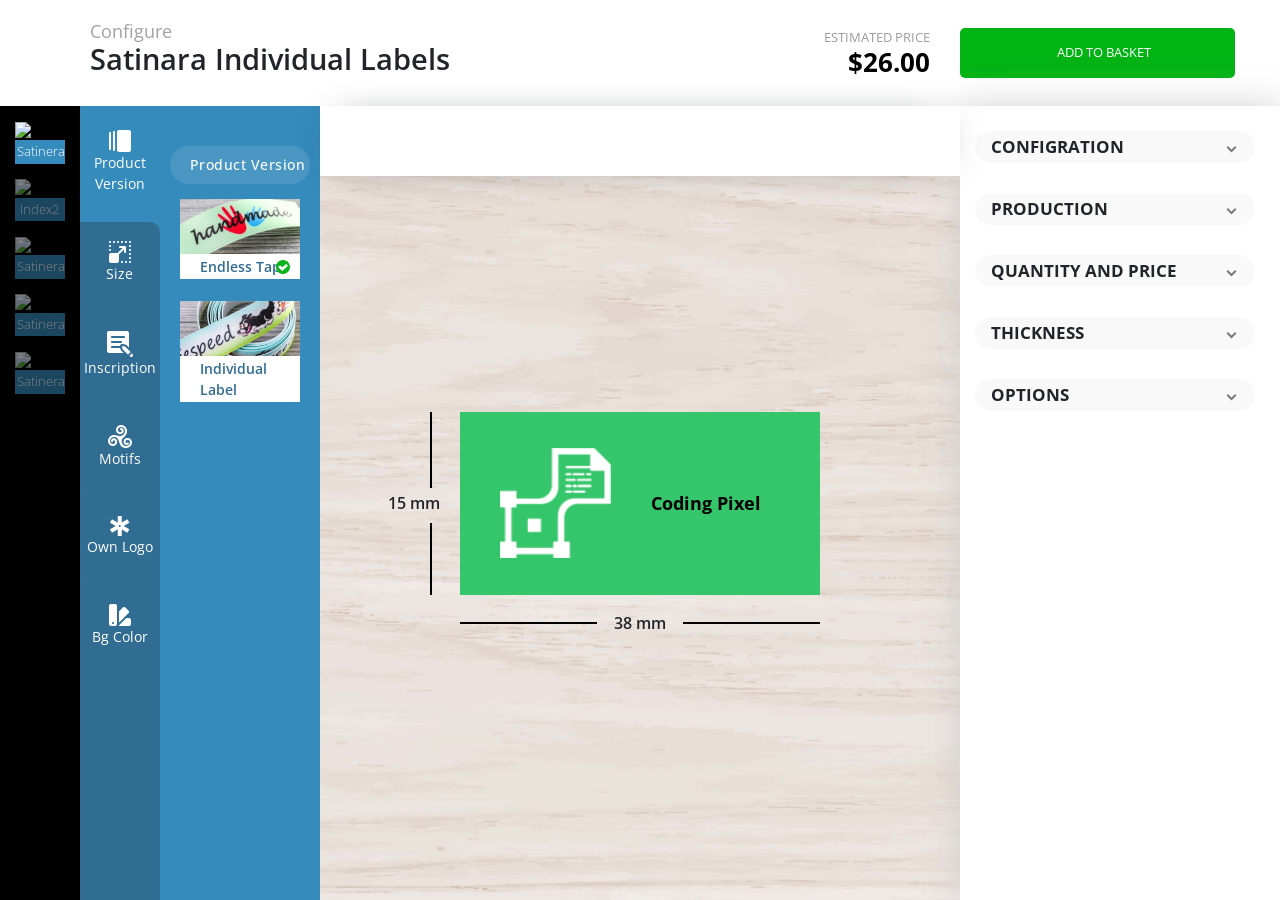
==== index.html @ 33a97417 "addint he width and height formula" ====
<!DOCTYPE html>
<html lang="en">
<head>
    <meta charset="utf-8">
    <script src="https://ajax.googleapis.com/ajax/libs/jquery/3.4.1/jquery.min.js"></script>
    <meta name="viewport" content="width=device-width, initial-scale=1.0">
    <link rel="stylesheet" type="text/css" href="https://stackpath.bootstrapcdn.com/bootstrap/4.3.1/css/bootstrap.min.css">
    <script type="text/javascript" src="https://stackpath.bootstrapcdn.com/bootstrap/4.3.1/js/bootstrap.min.js"></script>
    <link rel="stylesheet" href="https://use.fontawesome.com/releases/v5.6.3/css/all.css" integrity="sha384-UHRtZLI+pbxtHCWp1t77Bi1L4ZtiqrqD80Kn4Z8NTSRyMA2Fd33n5dQ8lWUE00s/" crossorigin="anonymous">
    <link rel="stylesheet" type="text/css" href="./css/style.css">
</head>
<body class="body-class">

<div class="main_wrow">
    <span class="close-icon-header-top">
        
    </span>
    <div class="top_row">
        <div class="headername">
            <h6>
                configure
            </h6>
            <h2>
                satinara individual labels
            </h2>
        </div>
        <div class="rightheader">
            <div class="row right_header-row">
                <div class="col-md-6">
                    <span class="text-uppercase">
                        estimated price
                    </span>
                    <h5>
                        <span class="container-price">
                            $26.00
                        </span>
                    </h5>
                </div>
                <div class="col-md-6">
                    <a href="#" class="cart_button cloreen">
                        <i class="fa fa-facebook"></i>
                        add to basket
                    </a>
                </div>
            </div>
        </div>
    </div>
</div>

<div class="main-row-container 1container">
    <div class="row w-100">
        <div class="custom-row col-md-9">
            <div class="row">
                <div class="col-md-4">
                    <div class="column-first">
                        <div class="polpular-motifis-tab-for-more-icons">
                            <div class="popular-motifis-container-more-icon" id="popular-motifis-more-icon">
                                <div class="row">
                                    <div class="label-hading">
                                        <h3>Popular Motifis</h3>
                                    </div>
                                    <div class="image-container-more-motifis">
                                        <img src="./assets/icons/innercol/motifis/more-icons/1.png" width="auto">
                                    </div>
                                    <div class="image-container-more-motifis">
                                        <img src="./assets/icons/innercol/motifis/more-icons/2.png" width="auto">
                                    </div>
                                    <div class="image-container-more-motifis">
                                        <img src="./assets/icons/innercol/motifis/more-icons/3.png" width="auto">
                                    </div>
                                    <div class="image-container-more-motifis">
                                        <img src="./assets/icons/innercol/motifis/more-icons/4.png" width="auto">
                                    </div>
                                    <div class="image-container-more-motifis">
                                        <img src="./assets/icons/innercol/motifis/more-icons/5.png" width="auto">
                                    </div>
                                    <div class="image-container-more-motifis">
                                        <img src="./assets/icons/innercol/motifis/more-icons/6.png" width="auto">
                                    </div>
                                    <div class="image-container-more-motifis">
                                        <img src="./assets/icons/innercol/motifis/more-icons/7.png" width="auto">
                                    </div>
                                    <div class="image-container-more-motifis">
                                        <img src="./assets/icons/innercol/motifis/more-icons/8.png" width="auto">
                                    </div>
                                    <div class="image-container-more-motifis">
                                        <img src="./assets/icons/innercol/motifis/more-icons/9.png" width="auto">
                                    </div>
                                    <div class="image-container-more-motifis">
                                        <img src="./assets/icons/innercol/motifis/more-icons/1.png" width="auto">
                                    </div>
                                    <div class="image-container-more-motifis">
                                        <img src="./assets/icons/innercol/motifis/more-icons/2.png" width="auto">
                                    </div>
                                    <div class="image-container-more-motifis">
                                        <img src="./assets/icons/innercol/motifis/more-icons/3.png" width="auto">
                                    </div>
                                    <div class="image-container-more-motifis">
                                        <img src="./assets/icons/innercol/motifis/more-icons/4.png" width="auto">
                                    </div>
                                    <div class="image-container-more-motifis">
                                        <img src="./assets/icons/innercol/motifis/more-icons/5.png" width="auto">
                                    </div>
                                    <div class="image-container-more-motifis">
                                        <img src="./assets/icons/innercol/motifis/more-icons/6.png" width="auto">
                                    </div>
                                    <div class="image-container-more-motifis">
                                        <img src="./assets/icons/innercol/motifis/more-icons/7.png" width="auto">
                                    </div>
                                    <div class="image-container-more-motifis">
                                        <img src="./assets/icons/innercol/motifis/more-icons/8.png" width="auto">
                                    </div>
                                    <div class="image-container-more-motifis">
                                        <img src="./assets/icons/innercol/motifis/more-icons/9.png" width="auto">
                                    </div>
                                    <div class="image-container-more-motifis">
                                        <img src="./assets/icons/innercol/motifis/more-icons/1.png" width="auto">
                                    </div>
                                    <div class="image-container-more-motifis">
                                        <img src="./assets/icons/innercol/motifis/more-icons/2.png" width="auto">
                                    </div>
                                    <div class="image-container-more-motifis">
                                        <img src="./assets/icons/innercol/motifis/more-icons/3.png" width="auto">
                                    </div>
                                    <div class="image-container-more-motifis">
                                        <img src="./assets/icons/innercol/motifis/more-icons/4.png" width="auto">
                                    </div>
                                    <div class="image-container-more-motifis">
                                        <img src="./assets/icons/innercol/motifis/more-icons/5.png" width="auto">
                                    </div>
                                    <div class="image-container-more-motifis">
                                        <img src="./assets/icons/innercol/motifis/more-icons/6.png" width="auto">
                                    </div>
                                    <div class="image-container-more-motifis">
                                        <img src="./assets/icons/innercol/motifis/more-icons/7.png" width="auto">
                                    </div>
                                    <div class="image-container-more-motifis">
                                        <img src="./assets/icons/innercol/motifis/more-icons/8.png" width="auto">
                                    </div>
                                    <div class="image-container-more-motifis">
                                        <img src="./assets/icons/innercol/motifis/more-icons/9.png" width="auto">
                                    </div>
                                    <div class="image-container-more-motifis">
                                        <img src="./assets/icons/innercol/motifis/more-icons/1.png" width="auto">
                                    </div>
                                    <div class="image-container-more-motifis">
                                        <img src="./assets/icons/innercol/motifis/more-icons/2.png" width="auto">
                                    </div>
                                    <div class="image-container-more-motifis">
                                        <img src="./assets/icons/innercol/motifis/more-icons/3.png" width="auto">
                                    </div>
                                    <div class="image-container-more-motifis">
                                        <img src="./assets/icons/innercol/motifis/more-icons/4.png" width="auto">
                                    </div>
                                    <div class="image-container-more-motifis">
                                        <img src="./assets/icons/innercol/motifis/more-icons/5.png" width="auto">
                                    </div>
                                    <div class="image-container-more-motifis">
                                        <img src="./assets/icons/innercol/motifis/more-icons/6.png" width="auto">
                                    </div>
                                    <div class="image-container-more-motifis">
                                        <img src="./assets/icons/innercol/motifis/more-icons/7.png" width="auto">
                                    </div>
                                    <div class="image-container-more-motifis">
                                        <img src="./assets/icons/innercol/motifis/more-icons/8.png" width="auto">
                                    </div>
                                    <div class="image-container-more-motifis">
                                        <img src="./assets/icons/innercol/motifis/more-icons/9.png" width="auto">
                                    </div>
                                </div>
                                <span class="more-motifis-close-icons">
                                    close
                                </span>
                            </div>
                            <div class="popular-motifis-container-more-icon" id="care-motifis-more-icon">
                                <div class="row">
                                    <div class="label-hading">
                                        <h3>Care Motifis</h3>
                                    </div>
                                    <div class="image-container-more-motifis">
                                        <img src="./assets/icons/innercol/motifis/more-icons/1.png" width="auto">
                                    </div>
                                    <div class="image-container-more-motifis">
                                        <img src="./assets/icons/innercol/motifis/more-icons/2.png" width="auto">
                                    </div>
                                    <div class="image-container-more-motifis">
                                        <img src="./assets/icons/innercol/motifis/more-icons/3.png" width="auto">
                                    </div>
                                    <div class="image-container-more-motifis">
                                        <img src="./assets/icons/innercol/motifis/more-icons/4.png" width="auto">
                                    </div>
                                    <div class="image-container-more-motifis">
                                        <img src="./assets/icons/innercol/motifis/more-icons/5.png" width="auto">
                                    </div>
                                    <div class="image-container-more-motifis">
                                        <img src="./assets/icons/innercol/motifis/more-icons/6.png" width="auto">
                                    </div>
                                    <div class="image-container-more-motifis">
                                        <img src="./assets/icons/innercol/motifis/more-icons/7.png" width="auto">
                                    </div>
                                    <div class="image-container-more-motifis">
                                        <img src="./assets/icons/innercol/motifis/more-icons/8.png" width="auto">
                                    </div>
                                    <div class="image-container-more-motifis">
                                        <img src="./assets/icons/innercol/motifis/more-icons/9.png" width="auto">
                                    </div>
                                    <div class="image-container-more-motifis">
                                        <img src="./assets/icons/innercol/motifis/more-icons/1.png" width="auto">
                                    </div>
                                    <div class="image-container-more-motifis">
                                        <img src="./assets/icons/innercol/motifis/more-icons/2.png" width="auto">
                                    </div>
                                    <div class="image-container-more-motifis">
                                        <img src="./assets/icons/innercol/motifis/more-icons/3.png" width="auto">
                                    </div>
                                    <div class="image-container-more-motifis">
                                        <img src="./assets/icons/innercol/motifis/more-icons/5.png" width="auto">
                                    </div>
                                    <div class="image-container-more-motifis">
                                        <img src="./assets/icons/innercol/motifis/more-icons/6.png" width="auto">
                                    </div>
                                    <div class="image-container-more-motifis">
                                        <img src="./assets/icons/innercol/motifis/more-icons/7.png" width="auto">
                                    </div>
                                    <div class="image-container-more-motifis">
                                        <img src="./assets/icons/innercol/motifis/more-icons/8.png" width="auto">
                                    </div>
                                    <div class="image-container-more-motifis">
                                        <img src="./assets/icons/innercol/motifis/more-icons/9.png" width="auto">
                                    </div>
                                    <div class="image-container-more-motifis">
                                        <img src="./assets/icons/innercol/motifis/more-icons/1.png" width="auto">
                                    </div>
                                    <div class="image-container-more-motifis">
                                        <img src="./assets/icons/innercol/motifis/more-icons/2.png" width="auto">
                                    </div>
                                    <div class="image-container-more-motifis">
                                        <img src="./assets/icons/innercol/motifis/more-icons/3.png" width="auto">
                                    </div>
                                    <div class="image-container-more-motifis">
                                        <img src="./assets/icons/innercol/motifis/more-icons/4.png" width="auto">
                                    </div>
                                    <div class="image-container-more-motifis">
                                        <img src="./assets/icons/innercol/motifis/more-icons/5.png" width="auto">
                                    </div>
                                    <div class="image-container-more-motifis">
                                        <img src="./assets/icons/innercol/motifis/more-icons/6.png" width="auto">
                                    </div>
                                    <div class="image-container-more-motifis">
                                        <img src="./assets/icons/innercol/motifis/more-icons/7.png" width="auto">
                                    </div>
                                    <div class="image-container-more-motifis">
                                        <img src="./assets/icons/innercol/motifis/more-icons/8.png" width="auto">
                                    </div>
                                    <div class="image-container-more-motifis">
                                        <img src="./assets/icons/innercol/motifis/more-icons/9.png" width="auto">
                                    </div>
                                </div>
                                <span class="more-motifis-close-icons">
                                    close
                                </span>
                            </div>
                            <div class="popular-motifis-container-more-icon" id="frames-motifis-more-icon">
                                <div class="row">
                                    <div class="label-hading">
                                        <h3>Frame Motifis</h3>
                                    </div>
                                    <div class="image-container-more-motifis">
                                        <img src="./assets/icons/innercol/motifis/more-icons/6.png" width="auto">
                                    </div>
                                    <div class="image-container-more-motifis">
                                        <img src="./assets/icons/innercol/motifis/more-icons/7.png" width="auto">
                                    </div>
                                    <div class="image-container-more-motifis">
                                        <img src="./assets/icons/innercol/motifis/more-icons/8.png" width="auto">
                                    </div>
                                    <div class="image-container-more-motifis">
                                        <img src="./assets/icons/innercol/motifis/more-icons/9.png" width="auto">
                                    </div>
                                    <div class="image-container-more-motifis">
                                        <img src="./assets/icons/innercol/motifis/more-icons/1.png" width="auto">
                                    </div>
                                    <div class="image-container-more-motifis">
                                        <img src="./assets/icons/innercol/motifis/more-icons/2.png" width="auto">
                                    </div>
                                    <div class="image-container-more-motifis">
                                        <img src="./assets/icons/innercol/motifis/more-icons/3.png" width="auto">
                                    </div>
                                    <div class="image-container-more-motifis">
                                        <img src="./assets/icons/innercol/motifis/more-icons/4.png" width="auto">
                                    </div>
                                    <div class="image-container-more-motifis">
                                        <img src="./assets/icons/innercol/motifis/more-icons/5.png" width="auto">
                                    </div>
                                    <div class="image-container-more-motifis">
                                        <img src="./assets/icons/innercol/motifis/more-icons/6.png" width="auto">
                                    </div>
                                    <div class="image-container-more-motifis">
                                        <img src="./assets/icons/innercol/motifis/more-icons/7.png" width="auto">
                                    </div>
                                    <div class="image-container-more-motifis">
                                        <img src="./assets/icons/innercol/motifis/more-icons/8.png" width="auto">
                                    </div>
                                    <div class="image-container-more-motifis">
                                        <img src="./assets/icons/innercol/motifis/more-icons/9.png" width="auto">
                                    </div>
                                    <div class="image-container-more-motifis">
                                        <img src="./assets/icons/innercol/motifis/more-icons/1.png" width="auto">
                                    </div>
                                    <div class="image-container-more-motifis">
                                        <img src="./assets/icons/innercol/motifis/more-icons/2.png" width="auto">
                                    </div>
                                    <div class="image-container-more-motifis">
                                        <img src="./assets/icons/innercol/motifis/more-icons/3.png" width="auto">
                                    </div>
                                    <div class="image-container-more-motifis">
                                        <img src="./assets/icons/innercol/motifis/more-icons/4.png" width="auto">
                                    </div>
                                    <div class="image-container-more-motifis">
                                        <img src="./assets/icons/innercol/motifis/more-icons/5.png" width="auto">
                                    </div>
                                    <div class="image-container-more-motifis">
                                        <img src="./assets/icons/innercol/motifis/more-icons/6.png" width="auto">
                                    </div>
                                    <div class="image-container-more-motifis">
                                        <img src="./assets/icons/innercol/motifis/more-icons/7.png" width="auto">
                                    </div>
                                    <div class="image-container-more-motifis">
                                        <img src="./assets/icons/innercol/motifis/more-icons/8.png" width="auto">
                                    </div>
                                    <div class="image-container-more-motifis">
                                        <img src="./assets/icons/innercol/motifis/more-icons/9.png" width="auto">
                                    </div>
                                    <div class="image-container-more-motifis">
                                        <img src="./assets/icons/innercol/motifis/more-icons/1.png" width="auto">
                                    </div>
                                    <div class="image-container-more-motifis">
                                        <img src="./assets/icons/innercol/motifis/more-icons/2.png" width="auto">
                                    </div>
                                    <div class="image-container-more-motifis">
                                        <img src="./assets/icons/innercol/motifis/more-icons/3.png" width="auto">
                                    </div>
                                    <div class="image-container-more-motifis">
                                        <img src="./assets/icons/innercol/motifis/more-icons/4.png" width="auto">
                                    </div>
                                    <div class="image-container-more-motifis">
                                        <img src="./assets/icons/innercol/motifis/more-icons/5.png" width="auto">
                                    </div>
                                    <div class="image-container-more-motifis">
                                        <img src="./assets/icons/innercol/motifis/more-icons/6.png" width="auto">
                                    </div>
                                    <div class="image-container-more-motifis">
                                        <img src="./assets/icons/innercol/motifis/more-icons/7.png" width="auto">
                                    </div>
                                    <div class="image-container-more-motifis">
                                        <img src="./assets/icons/innercol/motifis/more-icons/8.png" width="auto">
                                    </div>
                                    <div class="image-container-more-motifis">
                                        <img src="./assets/icons/innercol/motifis/more-icons/9.png" width="auto">
                                    </div>
                                </div>
                                <span class="more-motifis-close-icons">
                                    close
                                </span>
                            </div>
                        </div>
                        <div class="row">
                            <div class="col-md-3 main-selector-column">
                                <ul>
                                    <li class="active">
                                        <a href="#">
                                            <img src="https://www.dortex.com/img/konfigurator/satinera/eng/satinera-label-v20180131.jpg">
                                            <span>
                                                satinera
                                            </span>
                                        </a>
                                    </li>
                                    <li>
                                        <a href="./index2.html">
                                            <img src="https://www.dortex.com/img/konfigurator/satinera/eng/satinera-label-v20180131.jpg">
                                            <span>
                                                Index2
                                            </span>
                                        </a>
                                    </li>
                                    <li>
                                        <a href="#">
                                            <img src="https://www.dortex.com/img/konfigurator/satinera/eng/satinera-label-v20180131.jpg">
                                            <span>
                                                satinera
                                            </span>
                                        </a>
                                    </li>
                                    <li>
                                        <a href="#">
                                            <img src="https://www.dortex.com/img/konfigurator/satinera/eng/satinera-label-v20180131.jpg">
                                            <span>
                                                satinera
                                            </span>
                                        </a>
                                    </li>
                                    <li>
                                        <a href="#">
                                            <img src="https://www.dortex.com/img/konfigurator/satinera/eng/satinera-label-v20180131.jpg">
                                            <span>
                                                satinera
                                            </span>
                                        </a>
                                    </li>
                                </ul>
                            </div>
                            <div class="col-md-3 inner-selector-column">
                                <nav>
                                  <div class="nav nav-tabs inner-selector-column" id="nav-tab" role="tablist">
                                    <a data-src="product_version_id" class="nav-item nav-link active" id="nav-home-tab" data-toggle="tab" 
                                        href="#nav-home" role="tab" aria-controls="nav-home" aria-selected="true">
                                            <img src="./assets/icons/innercol/1.png">
                                            <span>
                                                product version
                                            </span>
                                    </a>
                                    <a data-src="size_id" class="nav-item nav-link" id="nav-profile-tab" data-toggle="tab" 
                                        href="#nav-profile" role="tab" aria-controls="nav-profile" aria-selected="false">
                                        
                                            <img src="./assets/icons/innercol/2.png">
                                            <span>
                                                size
                                            </span>
                                    </a>
                                    <a class="nav-item nav-link inscrptio-bat" id="nav-contact-tab" data-src="inscription_id" data-toggle="tab" 
                                        href="#nav-contact" role="tab" aria-controls="nav-contact" aria-selected="false">
                                        
                                            <img src="./assets/icons/innercol/3.png">
                                            <span>
                                                inscription
                                            </span>
                                    </a>
                                    <a  data-src="motifis_id" class="nav-item nav-link" id="nav-contact-tab1" data-toggle="tab" 
                                        href="#nav-motifis" role="tab" aria-controls="nav-contact" aria-selected="false">
                                        
                                            <img src="./assets/icons/innercol/4.png">
                                            <span>
                                                motifs
                                            </span>
                                    </a>
                                    <a  data-src="logo_id_1" class="nav-item nav-link" id="nav-contact-tab2" data-toggle="tab" 
                                        href="#logo_id" role="tab" aria-controls="nav-contact" aria-selected="false">
                                        
                                            
                                            <img src="./assets/icons/innercol/5.png">
                                            <span>
                                                own logo
                                            </span>
                                    </a>
                                    <a  data-src="color_id_1" class="nav-item nav-link" id="nav-contact-tab3" data-toggle="tab" 
                                        href="#color_id" role="tab" aria-controls="nav-voloo" aria-selected="false">
                                        
                                            <img src="./assets/icons/innercol/6.png">
                                            <span>
                                                bg color
                                            </span>
                                    </a>
                                  </div>
                                </nav>
                            </div>
                            <div class="col-md-6 attribute-selector mobile_device_active">
                                <div class="tab-content" id="nav-tabContent">
                                  <div class="tab-pane fade show active" id="nav-home" role="tabpanel" aria-labelledby="nav-home-tab">
                                        <div class="prodcutc-version-container">
                                            <h6 class="label-hading">
                                                Product Version
                                                <span class="close-icon-mobile-active"></span>
                                            </h6>
                                            <ul class="product-version-items">
                                                <li class="active">
                                                    <a href="#">
                                                        <img src="./assets/icons/innercol/inner1.png">
                                                        <span>
                                                            Endless tape
                                                            <img src="./assets/icons/innercol/tickicon.png">
                                                        </span>
                                                    </a>
                                                </li>
                                                <li>
                                                    <a href="#">
                                                        <img src="./assets/icons/innercol/inner2.png">
                                                        <span>
                                                           individual label
                                                            <img src="./assets/icons/innercol/tickicon.png">
                                                        </span>
                                                    </a>
                                                </li>
                                            </ul>
                                        </div>
                                  </div>
                                  <div class="tab-pane fade" id="nav-profile" role="tabpanel" aria-labelledby="nav-profile-tab">
                                        <div class="sizee-container" id="size-container">
                                            <div class="label-height">
                                                <div class="row">
                                                    <h6 class="label-hading">label height</h6>
                                                <span class="close-icon-mobile-active"></span>
                                                </div>
                                                <div class="row">
                                                    <div class="col-md-6">
                                                        <span class="height-value-laebl height-value-laebl-default active">
                                                            15 mm
                                                        </span>
                                                    </div>
                                                    <div class="col-md-6">
                                                        <span class="height-value-laebl">
                                                            35 mm
                                                        </span>
                                                    </div>
                                                </div>
                                            </div>
                                            <div class="labellength">
                                                <div class="row">
                                                    <h6 class="label-hading">label lenght</h6>
                                                </div>
                                                <div class="row">
                                                    <span>
                                                        current label length
                                                    </span>
                                                    <span class="text-right current_leghtn-value">
                                                        35mm
                                                    </span>
                                                </div>
                                                <div class="row">
                                                    <span>
                                                        current label length
                                                    </span>
                                                    <span>
                                                        <input type="number" name="" placeholder="40" id="size_input_custom" /> mm
                                                    </span>
                                                    <span class="minimumlenth">
                                                        minimum length 35mm <br>
                                                        max length upto 100m
                                                    </span>
                                                </div>
                                            </div>
                                        </div>
                                  </div>
                                  <div class="tab-pane fade" id="nav-contact" role="tabpanel" aria-labelledby="nav-contact-tab">
                                        <div class="inscription-tab" id="inscription">
                                            <h6 class="label-hading">
                                                text editor
                                            </h6>
                                                <span class="close-icon-mobile-active"></span>
                                            <div class="row">
                                                <input type="text" name="" value="Coding" class="text-coding-container">
                                                <button><img src="./assets/icons/innercol/setting.png"></button>
                                            </div>
                                            <div class="row">
                                                <input type="text" name="" value="pixel" class="text-pixel-container">
                                                <button><img src="./assets/icons/innercol/setting.png"></button>
                                            </div>
                                            <div class="row hidden_text_field hidden_text_field1">
                                                <input type="text" name="" placeholder="" class="text-pixel-container1">
                                                <button><img src="./assets/icons/innercol/setting.png"></button>
                                            </div>
                                            <div class="row hidden_text_field hidden_text_field2">
                                                <input type="text" name="" placeholder="" class="text-pixel-container2">
                                                <button><img src="./assets/icons/innercol/setting.png"></button>
                                            </div>
                                        </div>
                                            <a href="#" class="addtext">
                                                <img src="./assets/icons/innercol/add.png">
                                                add text
                                            </a>
                                  </div>
                                  <div class="tab-pane fade" id="nav-motifis" role="tabpanel" aria-labelledby="nav-contact-tab">
                                        <div class="motifis-tab" id="motifis">
                                            <h6 class="label-hading">
                                                select motifis
                                            </h6>
                                                <span class="close-icon-mobile-active"></span>
                                            <ul>
                                                <li data-id="popular-motifis-more-icon">
                                                    <a href="#">
                                                        <img src="./assets/icons/innercol/motifis/1.png" data-src="./assets/icons/innercol/motifis/1.png">
                                                        popular motifis
                                                    </a>
                                                </li>
                                                <li data-id="care-motifis-more-icon">
                                                    <a href="#">
                                                        <img src="./assets/icons/innercol/motifis/2.png" data-src="./assets/icons/innercol/motifis/2.png">
                                                        care motifis
                                                    </a>
                                                </li>
                                                <li data-id="frames-motifis-more-icon">
                                                    <a href="#">
                                                        <img src="./assets/icons/innercol/motifis/3.png" data-src="./assets/icons/innercol/motifis/3.png">
                                                        frames motifis
                                                    </a>
                                                </li>
                                                <li>
                                                    <a href="#">
                                                        <img src="./assets/icons/innercol/motifis/4.png" data-src="./assets/icons/innercol/motifis/4.png">
                                                        crafting motifis
                                                    </a>
                                                </li>
                                                <li>
                                                    <a href="#">
                                                        <img src="./assets/icons/innercol/motifis/5.png" data-src="./assets/icons/innercol/motifis/5.png">
                                                        Love, children
                                                    </a>
                                                </li>
                                                <li>
                                                    <a href="#">
                                                        <img src="./assets/icons/innercol/motifis/6.png" data-src="./assets/icons/innercol/motifis/6.png">
                                                        animal motifis
                                                    </a>
                                                </li>
                                                <li>
                                                    <a href="#">
                                                        <img src="./assets/icons/innercol/motifis/7.png" data-src="./assets/icons/innercol/motifis/7.png">
                                                        nature motifis
                                                    </a>
                                                </li>
                                                <li>
                                                    <a href="#">
                                                        <img src="./assets/icons/innercol/motifis/8.png" data-src="./assets/icons/innercol/motifis/8.png">
                                                        mixed motifis
                                                    </a>
                                                </li>
                                                <li>
                                                    <a href="#">
                                                        <img src="./assets/icons/innercol/motifis/9.png" data-src="./assets/icons/innercol/motifis/9.png">
                                                        traffic motifis
                                                    </a>
                                                </li>
                                            </ul>
                                        </div>
                                  </div>
                                  <div class="tab-pane fade" id="logo_id" role="tabpanel" aria-labelledby="nav-contact-tab">
                                        <div class="logoos-tab" id="logoos">
                                            <h6 class="label-hading">
                                                Logo
                                            </h6>
                                                <span class="close-icon-mobile-active"></span>
                                            <div class="row">
                                                <span class="logo_preview">
                                                    logo preview
                                                </span>
                                                <span class="logo-image-container">
                                                    <img class="uploaded" src="./assets/icons/company.png">
                                                </span>
                                                <div class="upload-btn-wrapper">
                                                    <button class="btn_upload">Upload a file</button>
                                                        <input type="file" name="myfile" id="upload" value="" accept=".png, .jpg, .jpeg" />
                                                </div>
                                                <div class="row text_logo_container">
                                                    <p>
                                                        The logo setup is free
                                                    </p>
                                                    <p>
                                                        The best possible results can be achieved using a vector graphic (PDF, PS, PSD, EPS, AI, WMF, EMF or XCF).
                                                        <br>
                                                        Alternatively, you can also use a clear image file (JPG, JPEG, PNG, BMP, TIF or GIF) with as high a resolution as possible. File sizes of up to 50 MByte are possible.
                                                    </p>
                                                </div>
                                            </div>
                                        </div>
                                  </div>
                                  <div class="tab-pane fade" id="color_id" role="tabpane2" aria-labelledby="nav-contact-tab3">
                                        <div class="colro_id-tab" id="colro_id">
                                            <h6 class="label-hading">
                                                Background Color
                                            </h6>
                                                <span class="close-icon-mobile-active"></span>
                                            <canvas id="picker1"></canvas>
                                            <input id="color1" value="#54aedb">
                                            <div class="row rgba_color">
                                                <div class="col">
                                                    <span class="r"></span>
                                                </div>
                                                <div class="col">
                                                    <span class="g"></span>
                                                </div>
                                                <div class="col">
                                                    <span class="b"></span>
                                                </div>
                                            </div>
                                           <div class="row row-color-container">
                                                <h6 class="heading-bg-color"> select your background color</h6>
                                               <div class="col">
                                                   <span class="color-bg color1"></span>
                                               </div>
                                               <div class="col">
                                                   <span class="color-bg color2"></span>
                                               </div>
                                               <div class="col">
                                                   <span class="color-bg color3"></span>
                                               </div>
                                               <div class="col">
                                                   <span class="color-bg color5"></span>
                                               </div>
                                               <div class="col">
                                                   <span class="color-bg color4"></span>
                                               </div>
                                               <div class="col">
                                                   <span class="color-bg color6"></span>
                                               </div>
                                               <div class="col">
                                                   <span class="color-bg color7"></span>
                                               </div>
                                               <div class="col">
                                                   <span class="color-bg color8"></span>
                                               </div>
                                               <div class="col">
                                                   <span class="color-bg color10"></span>
                                               </div>
                                               <div class="col">
                                                   <span class="color-bg color9"></span>
                                               </div>
                                               <div class="col">
                                                   <span class="color-bg color11"></span>
                                               </div>
                                               <div class="col">
                                                   <span class="color-bg color12"></span>
                                               </div>
                                               <div class="col">
                                                   <span class="color-bg color10"></span>
                                               </div>
                                               <div class="col">
                                                   <span class="color-bg color13"></span>
                                               </div>
                                               <div class="col">
                                                   <span class="color-bg color14"></span>
                                               </div>
                                               <div class="col">
                                                   <span class="color-bg color15"></span>
                                               </div>
                                               <div class="col">
                                                   <span class="color-bg color16"></span>
                                               </div>
                                               <div class="col">
                                                   <span class="color-bg color17"></span>
                                               </div>
                                               <div class="col">
                                                   <span class="color-bg color18"></span>
                                               </div>
                                               <div class="col">
                                                   <span class="color-bg color19"></span>
                                               </div>
                                               <div class="col">
                                                   <span class="color-bg color20"></span>
                                               </div>
                                               <div class="col">
                                                   <span class="color-bg color21"></span>
                                               </div>
                                               <div class="col">
                                                   <span class="color-bg color22"></span>
                                               </div>
                                               <div class="col">
                                                   <span class="color-bg color23"></span>
                                               </div>
                                           </div>
                                        </div>
                                  </div>
                                </div>
                            </div>
                        </div>
                    </div>
                </div>
                <div class="col-md-8 mobile-main-calsss">
                    <div class="row0positioning">
                        <div class="positionning0div">
                            <div id="motifis_id" class="asd tabs-hidden" id="inscription_id">
                                <div class="buttons-containers">
                                    <div class="label-title">
                                        positioning
                                    </div>
                                    <div class="butt-containers">
                                        <span class="left-position"></span>
                                        <span class="right-position"></span>
                                        <span class="top-position"></span>
                                        <span class="bottom-position"></span>
                                    </div>
                                </div>
                                <div class="suze-manager-container">
                                    <div class="label-title">
                                        size:
                                    </div>
                                    <div class="butotn-scontainer">
                                        <span class="minus_size"></span>
                                        <span class="plus_size"></span>
                                    </div>
                                </div>
                                <div class="delete_button">
                                    <img src="./assets/icons/innercol/bin.png">Delete
                                </div>
                            </div>
                            <div class="inscription_upperlayer tabs-hidden" id="inscription_id">
                                <div class="font-family-container">
                                    coding pixel
                                    <div class="fonts-family">
                                        <ul>
                                            <li>
                                                <span>
                                                    openSans
                                                </span>
                                            </li>
                                            <li>
                                                <span>
                                                    openSans
                                                </span>
                                            </li>
                                            <li>
                                                <span>
                                                    openSans
                                                </span>
                                            </li>
                                            <li>
                                                <span>
                                                    openSans
                                                </span>
                                            </li>
                                        </ul>
                                    </div>
                                </div>
                                <div class="font-size-container">
                                    <span class="deccrease-font-size">
                                        -
                                    </span>
                                    <span class="font-size">
                                        <span>A</span>
                                        <span>A</span>
                                    </span>
                                    <span class="inccrease-font-size">
                                        +
                                    </span>
                                </div>
                                <div class="color-pixker">
                                    <img src="./assets/icons/innercol/colorpicker.png">
                                    <input id="color" value="#000" class="color-oicekr" style="cursor: pointer;border:1px solid #cccccc;">
                                </div>
                            </div>
                        </div>
                    </div>
                    <div class="main-image-container">
                        <span class="heaight">
                            15 mm
                        </span>
                        <div class="img">
                            <img src="./assets/icons/company.png">
                            <div class="text-container">
                                <span class="heading-text-container">
                                    Coding
                                </span>
                                <span class="sub-heading-text-container">
                                    Pixel
                                </span>
                                <span class="sub-heading1-text-container">
                                    
                                </span>
                                <span class="sub-heading2-text-container">
                                    
                                </span>
                            </div>
                        </div>
                        <span class="widhth">
                            38 mm
                        </span>
                    </div>
                </div>
            </div>
        </div>
        <div class="col-md-3">
            <div class="right-sidebar">
                <div class="containing_section">
                    <div class="configration">
                        <h2>
                            configration
                            <span class="dropdown-icon"></span>
                        </h2>
                        <ul>
                            <li class="active">
                                15mm wide
                            </li>
                            <li>
                                care icons
                            </li>
                            <li>
                                standard motifs
                            </li>
                        </ul>
                    </div>
                    <div class="productioncontainer">
                        <h2>
                            production
                            <span class="dropdown-icon"></span>
                        </h2>
                        <ul>
                            <li class="active">
                                <a href="#">
                                    Over night
                                </a>
                            </li>
                            <li>
                                <a href="#">
                                    2 days
                                </a>
                            </li>
                            <li>
                                <a href="#">
                                    1-2 weeks
                                </a>
                            </li>
                        </ul>
                    </div>
                    <div class="quatatity-and-price">
                        <h2>
                            quantity and price
                            <span class="dropdown-icon"></span>
                        </h2>
                        <ul>
                            <li>
                                <a href="#" id="zero-thousand">
                                    0 - 1000
                                </a>
                            </li>
                            <li>
                                <a href="#" id="thousand-two_thousand">
                                    1000 -  2000
                                </a>
                            </li>
                            <li>
                                <a href="#" id="two_thousand-three_thousand">
                                    2000 -  3000
                                </a>
                            </li>
                            <li>
                                <a href="#"id="three_thousand-four_thousand">
                                    3000 -  4000
                                </a>
                            </li>
                            <li>
                                <a href="#" id="four_thousand-five_thousand">
                                    4000 -  5000
                                </a>
                            </li>
                            <div class="center">
                                <select name="sources" id="sources" class="custom-select sources" placeholder="Source Type">
                                    <option value="profile">Profile</option>
                                    <option value="word">Word</option>
                                    <option value="hashtag">Hashtag</option>
                                </select>
                            </div>
                        </ul>
                    </div>
                    <div class="Thickness-container">
                        <h2>
                            Thickness
                            <span class="dropdown-icon"></span>
                        </h2>
                        <ul>
                            <li>
                                <input type="number" name="" placeholder="Enter Value in mm">
                            </li>
                        </ul>
                    </div>
                    <div class="options-container">
                        <h2>
                            Options
                            <span class="dropdown-icon"></span>
                        </h2>
                        <ul class="unstyled centered option_list">
                              <li>
                                <input class="styled-checkbox" id="styled-checkbox-8" type="checkbox" value="value8">
                                <label for="styled-checkbox-8" data-value="15">Printing</label>
                              </li>
                              <li>
                                <input class="styled-checkbox" id="styled-checkbox-1" type="checkbox" value="value1">
                                <label for="styled-checkbox-1" data-value="15">CelloPhone</label>
                              </li>
                              <li>
                                <input class="styled-checkbox" id="styled-checkbox-2" type="checkbox" value="value2">
                                <label for="styled-checkbox-2" data-value="15">Engrave Press</label>
                              </li>
                              <li>
                                <input class="styled-checkbox" id="styled-checkbox-3" type="checkbox" value="value3">
                                <label for="styled-checkbox-3" data-value="15">Emboss Press</label>
                              </li>
                              <li>
                                <input class="styled-checkbox" id="styled-checkbox-4" type="checkbox" value="value4">
                                <label for="styled-checkbox-4" data-value="30">Template</label>
                              </li>
                              <li>
                                <input class="styled-checkbox" id="styled-checkbox-5" type="checkbox" value="value5">
                                <label for="styled-checkbox-5" data-value="15">metal hole</label>
                              </li>
                              <li>
                                <input class="styled-checkbox" id="styled-checkbox-6" type="checkbox" value="value6">
                                <label for="styled-checkbox-6" data-value="10">cutting</label>
                              </li>
                              <li>
                                <input class="styled-checkbox" id="styled-checkbox-7" type="checkbox" value="value7">
                                <label for="styled-checkbox-7" data-value="25">knife</label>
                              </li>
                        </ul>
                    </div>
                </div>
            </div>
        </div>
    </div>
</div>

<div class="modal-image-trigger">
    <div class="container">
        <div class="image-container-modal-poppu">
            <button class="close-icon-modal"> X </button>
        </div>
    </div>
</div>


</body>
<script src="./assets/color/html5kellycolorpicker.min.js"></script>
<script type="text/javascript" src="./js/awsome.js"></script>
</html>
---- css/style.css ----
@import url('https://fonts.googleapis.com/css?family=Open+Sans:300,400,600,700&display=swap');
@import url('https://fonts.googleapis.com/css?family=Playfair+Display:400,700,900&display=swap');
@import url('https://fonts.googleapis.com/css?family=Roboto:500&display=swap');
@import url('https://fonts.googleapis.com/css?family=Staatliches&display=swap');
@import url('https://fonts.googleapis.com/css?family=Liu+Jian+Mao+Cao&display=swap');
img
{
	width: 100%;
}
*
{
    font-family: 'Open Sans', sans-serif;
}
a:hover
{
    color: inherit;
    text-decoration: none;
}
body,
.row,
ul,
ol
{
	margin: 0px;
	padding:0px;
}
*:focus
{
    outline: none;
}
ul
{
	list-style: none
}
.top_row {
    /* height: 106px; */
    /* display: flex; */
    /* align-items: center; */
    /* box-shadow: 0px -93px 60px 60px; */
    width: 100%;
    display: flex;
    align-items: center;
    flex-wrap: wrap;
    padding: 0px 30px;
}

.main_wrow {
    height: 106px;
    display: flex;
    align-items: center;
    box-shadow: 0px -93px 60px 60px;
}

.headername {
    padding-left: 60px;
    flex: 0 50%;
}

.headername h6 {
    font-size: 18px;
    text-transform: capitalize;
    color: #a2a2a2;
    margin: 0px;
    font-weight: 400;
}

.headername h2 {
    font-size: 29px;
    text-transform: capitalize;
    font-weight: 600;
}

.rightheader {
    flex: 0 50%;
}

.right_header-row {
    float: right;
    margin: 0px;
    width: 100%;
    display: flex;
    align-items: center;
}

a.cart_button.cloreen {
    width: 100%;
    height: 50px;
    background: #02b314;
    display: flex;
    align-items: center;
    justify-content: center;
    color: #fff;
    border-radius: 5px;
    text-transform: uppercase;
    font-size: 13px;
}

.right_header-row span {
    display: block;
    text-align: right;
    font-size: 13px;
    color: #9c9c9c;
}

.right_header-row h5 {
    text-align: right;
    font-size: 26px;
}
.column-first {
    display: block;
    /*width: 30%;*/
    height: 100%;
}
.main-row-container *[class*="col"] {
    padding: 0px;
}
.main-row-container
{
    display: flex;
}
.main-selector-column li.active {
    opacity: 1;
}
.main-selector-column li span {
    display: block;
    text-align: center;
    background: #368bbd;
    text-transform: capitalize;
    font-size: 13px;
    padding: 2px;
    font-weight: 100;
}
.main-selector-column li a {
    color: #fff;
    text-decoration: none;
    display: block;
    width: 100%;
    height: 100%;
}
.main-selector-column li {
    margin-bottom: 10px;
    opacity: 0.5;
}
.main-selector-column {
    background: #000;
    padding: 10px 15px !important;
}
.inner-selector-column {
    background: #368bbd;
    padding: 0px;
    border: none;
}
.attribute-selector .tab-pane {
    padding: 40px 10px;
}
.attribute-selector {
    padding: 0px;
    background: #368bbd;
    color: #fff;
}
.attribute-selector li {
    padding: 0px 10px;
    margin-bottom: 22px;
}
.inner-selector-column li.active {
    background: #368bbd;
    border-radius: 0px;
}
.inner-selector-column li img 
{
    width: auto;
    display: block;
    margin: auto;
}
.inner-selector-column li a
{
	display: block;
	width: 100%;
	height: 100%;
	text-decoration: none;
}

/*custoom css*/
.center {
    display: block;
    width: 100%;
}

/** Custom Select **/
.custom-select-wrapper {
position: relative;
    display: inline-block;
    user-select: none;
    width: 95%;
}
.custom-select-wrapper select {
    display: none;
}
.custom-select {
    position: relative;
    display: flex;
    padding: 0px 20px;
    align-items: center;
}
.custom-select-trigger {
    position: relative;
    display: block;
    width: 100%;
    font-size: 15px;
    font-weight: 300;
    color: #000;
    border-radius: 4px;
    cursor: pointer;
}
.custom-select-trigger:after {
    position: absolute;
    display: block;
    content: '';
    width: 10px; height: 10px;
    top: 50%; right: 25px;
    margin-top: -3px;
    border-bottom: 1px solid #fff;
    border-right: 1px solid #fff;
    transform: rotate(45deg) translateY(-50%);
    transition: all .4s ease-in-out;
    transform-origin: 50% 0;
}
.custom-select.opened .custom-select-trigger:after {
    margin-top: 3px;
    transform: rotate(-135deg) translateY(-50%);
}
.custom-options {
    position: absolute;
    display: block;
    top: auto;
    bottom: 100%; 
    left: 0; 
    right: 0;
    min-width: 100%;
    margin: 0px 0;
    border: 1px solid #b5b5b5;
    border-radius: 4px;
    box-sizing: border-box;
    box-shadow: 0 2px 1px rgba(0,0,0,.07);
    background: #fff;
    transition: all .4s ease-in-out;
    
    opacity: 0;
    visibility: hidden;
    pointer-events: none;
    transform: translateY(-15px);
}
.custom-select.opened .custom-options {
    opacity: 1;
    visibility: visible;
    pointer-events: all;
    transform: translateY(0);
}
.custom-options:before {
  position: absolute;
  display: block;
  content: '';
  bottom: 100%; right: 25px;
  width: 7px; height: 7px;
  margin-bottom: -4px;
  border-top: 1px solid #b5b5b5;
  border-left: 1px solid #b5b5b5;
  background: #fff;
  transform: rotate(45deg);
  transition: all .4s ease-in-out;
}
.option-hover:before {
  background: #f9f9f9;
}
.custom-option {
  position: relative;
  display: block;
  padding: 0 22px;
  border-bottom: 1px solid #b5b5b5;
  font-size: 18px;
  font-weight: 600;
  color: #b5b5b5;
  line-height: 47px;
  cursor: pointer;
  transition: all .4s ease-in-out;
}
.custom-option:first-of-type {
  border-radius: 4px 4px 0 0;
}
.custom-option:last-of-type {
  border-bottom: 0;
  border-radius: 0 0 4px 4px;
}
.custom-option:hover,
.custom-option.selection {
  background: #f9f9f9;
}
.quatatity-and-price {
    position: relative;
}

.right-sidebar {
    background: #fff;
    display: block;
    z-index: 2;
    padding: 25px;
    padding-left: 15px;
    height: 100%;
    box-shadow: 0px 0px 30px 2px #cccc;
}

.right-sidebar h2 {
    text-transform: uppercase;
    font-size: 17px;
    background: #f9f9f9;
    border-radius: 20px;
    height: 32px;
    display: flex;
    align-items: center;
    padding-left: 16px;
    margin-bottom: 30px;
    font-weight: 700;
}

.right-sidebar ul {
    margin-bottom: 48px;
}

.right-sidebar .configration ul li {
    line-height: 26px;
    padding-left: 16px;
    font-size: 14px;
    position: relative;
    cursor: pointer;
    text-transform: capitalize;
        padding-left: 30px;
    color: #666666;
}

.right-sidebar .configration ul li.active,
.right-sidebar .configration ul li:hover
{
    padding-left: 30px;
    transition: 0.4s all ease-in-out;
    position: relative;
}

.right-sidebar .configration ul li.active::before 
{
    content: "";
    display: block;
    height: 12px;
    width: 6px;
    border: 2px solid #02b314;
    position: absolute;
    left: 15px;
    top: 0px;
    bottom: 0px;
    margin: auto;
    border-left: 0;
    border-top: 0;
    transform: rotate(45deg);
}   
.buttons-containers {
    display: flex;
    align-items: center;
}
.right-sidebar .configration ul li:hover::before 
{
    transition: 1s all;
    content: "";
    display: block;
    height: 12px;
    width: 6px;
    border: 2px solid #02b314;
    position: absolute;
    left: 15px;
    top: 0px;
    bottom: 0px;
    margin: auto;
    border-left: 0;
    border-top: 0;
    transform: rotate(45deg);
}   
.productioncontainer ul {
    padding-left: 0px;
    display: block;
    margin-bottom: 40px;
}
.productioncontainer ul li.active,
.productioncontainer ul li:hover
{
    background: #2d6d93;
    color: #fff;
    border: 1px solid #2d6d93;
}
.productioncontainer ul li {
    display: flex;
    align-items: center;
    justify-content: center;
    border: 1px solid #cccc;
    width: auto;
    padding: 0px 13px;
    margin: 0px 0px 10px 10px;
    border-radius: 4px;
    display: inline-block;
    padding: 4px 20px;
}
.productioncontainer ul li.active a, 
.productioncontainer ul li:hover a 
{
    color: #fff;
    text-decoration: none;
}
.quatatity-and-price li.active a {
    background: #2d6d93;
    color: #fff;
    border-color: #2d6d93;
    justify-content: flex-start;
    text-indent: 13px;
}
.quatatity-and-price li:hover a {
    background: #368bbd;
    color: #fff;
    border-color: #368bbd;
}
.quatatity-and-price li a {
    border: 1px solid #cccc;
    height: 38px;
    display: flex;
    align-items: center;
    justify-content: center;
    width: 90%;
    margin-bottom: 9px;
    border-radius: 7px;
    text-decoration: none;
    color: #8a8a8a;
    font-weight: 400;
}
.quatatity-and-price ul li {
    display: block;
    width: 50%;
    float: left;
    /* height: 38px; */
    /* border: 1px solid #cccc; */
}
.quatatity-and-price ul {
    display: flex;
    align-items: center;
    justify-content: center;
    flex-wrap: wrap;
}
.productioncontainer li a {
    color: #8a8a8a;
    font-weight: 400;
}
.quatatity-and-price ul li.active::before {
    content: "";
    display: block;
    border: 3px solid #ffff;
    width: 9px;
    height: 16px;
    position: absolute;
    top: 0px;
    bottom: 0px;
    right: 33px;
    margin: auto;
    border-left: 0px;
    border-top: 0;
    transform: rotate(45deg);
    display: block;
    margin: auto;
    top: -11px;
}
.quatatity-and-price ul li.active {
    padding: 0px;
    position: relative;
}
.attribute-selector img {
    width: auto;
    display: block;
    margin: auto;
}
.main-row-container {
    background: url(../assets/icons/innercol/main.png);
    background-size: 100% 100%;
    display: block;
    width: 100%;
    height: 100%;
    display: flex;
    position: relative;
    min-height: calc(100vh - 106px );
}
.configration h2 {
    margin-bottom: 10px;
}
.attribute-selector{
    padding-top: 30px;
    padding:30px 15px;
}
.attribute-selector ul li img {
    width: 100%;
}

.attribute-selector ul li span 
{
    display: block;
    background: #fff;
    color: #316D92;
    width: 100%;
    font-weight: 600;
    font-size: 14px;
    padding-left: 20px;
    text-transform: capitalize;
    padding: 2px 0px 2px 20px;
}
.attribute-selector ul li a
{
    text-decoration: none;
}
.attribute-selector ul li.active span img {
    display: block;
}

.attribute-selector ul li span {
    position: relative;
}
.attribute-selector ul li span img {
    width: auto;
    position: absolute;
    right: 10px;
    top: 0px;
    bottom: 0px;
    margin: auto;
    display: none;
}
.label-hading {
    background: rgba(255,255,255,0.10);
    display: block;
    width: 100%;
    height: 38px;
    display: flex;
    align-items: center;
    padding-left: 20px;
    border-radius: 20px;
    text-transform: capitalize;
    font-size: 14px;
    letter-spacing: 0.5px;
    margin-bottom: 15px;
}

.label-height {
    margin-bottom: 40px;
}
.height-value-laebl {
    border: 1px solid #cccc;
    height: 36px;
    font-size: 14px;
    margin: 20px 0px 0px;
    cursor: pointer;
    display: flex;
    align-items: center;
    justify-content: center;
}
span.height-value-laebl.active {
    background: #02b314;
    border-color: #02b314;
}
.label-height .col-md-6 {
    padding: 0px 5px;
}
.labellength span {
    font-size: 14px;
    text-transform: capitalize;
    font-weight: 100;
}
.labellength .row span:nth-child(1) 
{
    flex: 0 65%;
    display: flex;
    align-items: center;
}
.labellength .row {
    display: flex;
    align-items: center;
    flex-wrap: wrap;
}
.labellength .row {
    position: relative;
}
.labellength .row span.minimumlenth {
    position: absolute;
    bottom: -50px;
    font-size: 14px;
    color: #fff;
    opacity: 0.4;
}
.labellength .row span input {
    width: 100%;
    border: none;
    height: 29px;
    float: left;
    background: none;
    border: 1px solid #cccccc;
    color: #ffff;
    border-radius: 4px;
}
.labellength .row span input::placeholder 
{
    color: #fff;
}
.labellength .row span input:focus::placeholder 
{
    display: none;
}
.labellength .row span
{
    display: flex;
    align-items: center;
}
.labellength .row span:nth-child(2) {
    flex: 0 30%;
    text-align: right !important;
    display: flex;
    justify-content: flex-end;
}
.labellength .row:not(:first-child) {
    margin-bottom: 15px;
}
div#inscription .row {
    position: relative;
}
div#inscription button {
    position: absolute;
    right: 0px;
    top: 0px;
    bottom: 0px;
    height: 35px;
    width: 39px;
    background: #316D92;
    border: none;
    color: #fff;
}
div#inscription input 
{
    height: 35px;
    border: none;
    margin-bottom: 20px;
    width: 100%;
    font-size: 14px;
    padding: 0px 40px 0px 11px;
}
div#inscription input::placeholder
{
    color: #A9A9A9;
    font-size: 14px;
    text-transform: capitalize;
}
.addtext img 
{
    width: auto;
    margin: 0px 10px;
}
.addtext 
{
    display: block;
    border: 1px solid rgba(255,255,255,0.4);
    color: #fff;
    width: 98px;
    height: 35px;
    display: flex;
    align-items: center;
    font-size: 12px;
    text-transform: capitalize;
    border-radius: 6px;
    text-decoration: none;
    color: #fff;
}
div#motifis ul li a {
    color: #fff;
    font-size: 14px;
    text-transform: capitalize;
    font-weight: 100;
}
div#motifis ul li {
    padding: 0px;
    margin-bottom: 28px;
}
div#motifis ul li a img {
    width: auto;
    float: left;
    max-width: 60px;
    margin: 0px;
    margin-right: 20px;
}
div#motifis ul li a {
    display: flex;
    align-items: center;
}
.inner-selector-column nav .nav-link:hover
{
    border: none;
}
.inner-selector-column nav .nav-link
{
    border: none;
    padding: 24px 0px;
    width: 100%;
    text-align: center;
    background: #316D92;
}
.inner-selector-column nav .nav-link.active 
{
    background-color: transparent;
    border: none;
}
.inner-selector-column nav .nav-link img {
    width: auto;
    display: block;
    margin: auto;
}
.inner-selector-column nav .nav-link span {
    color: #fff;
    text-transform: capitalize;
    display: block;
    width: 100%;
    font-size: 14px;
}
.main-image-container {
    position: absolute;
    transition: 0.5s all ease-in-out;
    top: 0px;
    left: 0px;
    right: 0px;
    margin: auto;
    display: block;
    user-select: none;
    text-align: center;
    bottom: 0px;
    display: flex;
    align-items: center;
    justify-content: center;
    width: 360px;
    height: 183px;
    max-width: 600px;
    min-height: 110px;
}
.main-image-container img {
     width: 100%; 
     height: 100%;
}
.main-image-container::before {
content: "";
    display: block;
    position: absolute;
    left: -30px;
    border: 1px solid #000;
    width: 72px;
    /* transform: rotate(90deg); */
    top: 0;
    height: 42%;
    border: 2px solid #000;
    border-top: 0;
    border-bottom: 0;
    border-right: 0;
}
.main-image-container::after {
    content: "";
    display: block;
    position: absolute;
    left: -30px;
    border: 1px solid #000;
    width: 72px;
    bottom: 0;
    height: 39%;
    border: 2px solid #000;
    border-top: 0;
    border-bottom: 0;
    border-right: 0;
}
span.heaight {
    margin-right: 10px;
    padding-right: 14px;
        font-weight: 600;
    position: absolute;
    left: -72px;
}
.img {
    width: 100%;
    height: 100%;
    padding: 0px 40px;
    overflow: hidden;
    background-size: 100% 100%;
}
span.widhth::after {
    content: "";
    position: absolute;
    width: 38%;
    display: block;
    border: 2px solid #000;
    left: auto;
    top: 0px;
    bottom: 0px;
    margin: auto;
    border-bottom: 0px;
    border-left: 0;
    border-right: 0px;
    height: 2px;
    right: 0px;
}
span.widhth::before {
    content: "";
    position: absolute;
    width: 38%;
    display: block;
    border: 2px solid #000;
    left: 0px;
    top: 0px;
    bottom: 0px;
    margin: auto;
    border-bottom: 0px;
    border-left: 0;
    border-right: 0px;
    height: 2px;
}
span.widhth {
    position: absolute;
    bottom: -40px;
    left: 0px;
    right: 0;
    display: block;
    margin: auto;
    font-weight: 600;
    font-size: 16px;
}
.butt-containers span {
    display: block;
    width: 50px;
     box-shadow:0 0px 0px 0 rgba(0, 0, 0, 0.12), 0 0px 20px 0 rgba(0, 0, 0, 0.12);
    height: 46px;
    cursor: pointer;
    /*border: 1px solid #cccc;*/
}
span.left-position {
    position: absolute;
    left: 0px;
    top: 0px;
    bottom: 0px;
    margin: auto;
    display: block;
    
    border-radius: 10px;
}
span.left-position::before {
    width: 0;
    height: 0;
    border-top: 8px solid transparent;
    border-bottom: 8px solid transparent;
    border-right: 8px solid #2d6d93;
    content: "";
    display: block;
    position: absolute;
    left: 0;
    right: 0;
    bottom: 0px;
    top: 0;
    margin: auto;
}
.label-title {
    color: #666666;
    font-size: 12px;
    user-select: none;
    text-transform: capitalize;
}
.butt-containers {
    display: block;
    width: 179px;
    padding: 20px;
    position: relative;
    height: 47px;
    margin: 0px 20px;
}
.positionning0div {
    padding-left: 10px;
    display: flex;
    width: 100%;
    height: 100%;
    align-items: center;
}
.row0positioning {
    position: absolute;
    background: #fff;
    display: flex;
    align-items: center;
    height: 70px;
    box-shadow: 0px 0px 43px -24px;
    width: 100%;
    left: 0;
    z-index: 1;
}
span.right-position {
    position: absolute;
    right: 0px;
    top: 0px;
    bottom: 0px;
    margin: auto;
    display: block;
    
    border-radius: 10px;
}

span.right-position::before {
    width: 0;
    height: 0;
    border-top: 8px solid transparent;
    border-bottom: 8px solid transparent;
    border-right: 8px solid #2d6d93;
    content: "";
    display: block;
    position: absolute;
    left: 0;
    right: 0;
    bottom: 0px;
    top: 0;
    margin: auto;
    transform: rotate(175deg);
}
span.bottom-position::before {
    width: 0;
    height: 0;
    border-top: 6px solid transparent;
    border-bottom: 6px solid transparent;
    border-right: 6px solid #2d6d93;
    content: "";
    display: block;
    position: absolute;
    left: 0;
    right: 0;
    bottom: 0px;
    top: 0;
    margin: auto;
    transform: rotate(-86deg);
}
span.top-position::before {
    width: 0;
    height: 0;
    border-top: 6px solid transparent;
    border-bottom: 6px solid transparent;
    border-right: 6px solid #2d6d93;
    content: "";
    display: block;
    position: absolute;
    left: 0;
    right: 0;
    bottom: 0px;
    top: 0;
    margin: auto;
    transform: rotate(85deg);
}
span.top-position {
    border-radius: 20px;
    background: #fff;
    position: absolute;
    left: 0px;
    right: 0px;
    display: block;
    margin: auto;
    height: 20px;
    top: 0px;
    width: 50px;
}
span.bottom-position {
    border-radius: 20px;
    background: #fff;
    position: absolute;
    left: 0px;
    right: 0px;
    bottom: 0px;
    display: block;
    margin: auto;
    height: 20px;
    width: 50px;
}
span.plus_size::after {
    content: "";
    border-top: 2px solid #2d6d93;
    display: block;
    width: 20px;
    /* height: 20px; */
    left: 0;
    right: 0px;
    margin: auto;
    top: 0;
    bottom: 0;
    transform: rotate(90deg);
    position: absolute;
    left: 0px;
    right: 0px;
    margin: auto;
    width: 18px;
    height: 2px;
}
span.plus_size::before {
    content: "";
    border-top: 2px solid #2d6d93;
    display: block;
    width: 20px;
    /* height: 20px; */
    left: 0;
    right: 0px;
    margin: auto;
    top: 0;
    bottom: 0;
}
span.minus_size {
    margin-left: 20px;
}
.butotn-scontainer span {
width: 50px;
    height: 50px;
    display: block;
    box-shadow: 0 0px 0px 0 rgba(0, 0, 0, 0.09), 0 0px 20px 0 rgba(0, 0, 0, 0.09);
    margin-right: 20px;
    border-radius: 10px;
    position: relative;
    display: flex;
    align-items: center;
    cursor: pointer;
    justify-content: center;
}
.butotn-scontainer {
    display: flex;
    align-items: center;
    width: 200px;
}
.suze-manager-container {
    display: flex;
    align-items: center;
    border-left: 1px solid #cccc;
    height: 100%;
    padding-left: 22px;
}
span.minus_size::before {
    content: "";
    border-top: 2px solid #2d6d93;
    display: block;
    width: 20px;
    /* height: 20px; */
    left: 0;
    right: 0px;
    margin: auto;
    top: 0;
    bottom: 0;
}
.butt-containers span:hover::before, .butt-containers span:hover::after
{
    border-right: 8px solid #fff;
}
.butotn-scontainer span:hover::before, .butotn-scontainer span:hover::after
{
    border-color: #fff;
}
.butt-containers span:hover,
.butotn-scontainer span:hover
{
    background: #2d6d93;
}
.text-container {
    position: relative;
    font-size: 18px;
    font-weight: 700;
    max-width: 100%;
    height: auto;
    margin-right: 0px;
    margin-left: auto;
    display: table;
    align-items: center;
    width: 100%;
    text-align: center;
    padding: 0px;
    margin: 0;
    left: 0px;
    right: 0px;
}
.img
{
    position: relative;
    display: flex;
    align-items: center;
    background: #35c56a;
    justify-content: center;
}
.img img {
    width: 40%;
    height: auto;
    position: relative;
    margin-right: 20px;
    min-width: 40%;
    max-width: 100% !important;
}
.asd {
    width: 100%;
    display: flex;
    display: none;
    align-items: center;
    height: 100%;
}
.inscription_upperlayer {
    display: flex;
    align-items: center;
    width: 100%;
    height: 100%;
}
.tabs-hidden {
    display: none;
}
#product_version_id{
    display: flex;
}
.font-family-container {
    font-family: 'Playfair Display', serif;
    text-transform: capitalize;
    font-size: 14px;
    text-align: left;
    width: 12%;
    border-right: 1px solid #cccc;
    height: 100%;
    display: flex;
    align-items: center;
    justify-content: flex-start;
}
.deccrease-font-size {
    position: absolute;
    left: 20px;
    cursor: pointer;
    color: #fff;
    background: #316d92;
    border-radius: 50%;
    user-select: none;
    width: 15px;
    height: 15px;
    font-size: 21px;
    font-weight: 700;
    line-height: 0.5;
    text-align: center;
}
.font-size-container {
    display: flex;
    align-items: center;
    justify-content: center;
    width: 17%;
    border-right: 1px solid #ccc;
    height: 100%;
    position: relative;
}
.inccrease-font-size {
    position: absolute;
    right: 20px;
    color: #fff;
    background: #316d92;
    border-radius: 50%;
    width: 15px;
    user-select: none;
    height: 15px;
    cursor: pointer;
    font-weight: 700;
    line-height: 0.9;
    text-align: center;
}
.font-size span:last-child {
    font-size: 18px;
    font-family: 'Playfair Display', serif;
    font-weight: 700;
}

span.font-size span:first-child {
    font-size: 11px;
    font-family: 'Playfair Display', serif;
    font-weight: 700;
}
.color-pixker img {
    width: auto;
    display: block;
    margin: auto;
}
input#color {
    width: 42px;
    height: 7px;
    font-size: 0px;
    border: none;
    border-radius: 10px;
}
.color-pixker {
    padding: 0px 40px;
}
.popup-kelly-color {
    top: 197px !important;
    /* top: auto !important; */
}

/*adding dont familes*/
.fonts-family ul li {
    line-height: 35px;
    cursor: pointer;
}
.fonts-family {
    position: absolute;
    top: 71px;
    background: #fff;
    width: 100%;
    left: -9px;
    right: 0px;
    margin: auto;
    padding: 10px;
    display: none;
    width: 112%;
}

.font-family-container
{
    position: relative;
    width: 17%;
}
.fonts-family ul li:first-child span {
    font-family: 'Roboto', sans-serif;
}
.fonts-family ul li:last-child span 
{
    font-family: 'Staatliches', cursive;
}
.fonts-family ul li:nth-child(2) span
{
    font-family: 'Liu Jian Mao Cao', cursive;
}
.font-family-container::after {
    content: "";
    display: block;
    width: 8px;
    height: 8px;
    border: 2px solid #316d92;
    border-left: 0px;
    border-top: 0px;
    transform: rotate(45deg);
    position: absolute;
    right: 20px;
    top: -4px;
    transition: 0.4s all ease-in-out;
    bottom: 0px;
    margin: auto;
}
a.addtext.more-motifis {
    margin: auto;
    display: flex;
    align-items: center;
    justify-content: center;
}
.font-family-container.icon-roate::after {
    transform: rotate(224deg);
    transition: 0.4s all ease-in-out;
    top: 5px;
}
.font-family-container {
    transition: 0.4s all ease-in-out;
    cursor: pointer;
}
div#motifis {
    width: 100%;
}
.upload-btn-wrapper {
    position: relative;
    overflow: hidden;
    display: inline-block;
    width: 100%;
}

.btn_upload {
    padding: 8px 20px;
    border-radius: 8px;
    border: 1px solid #cccc;
    background: transparent;
    color: #fff;
    font-size: 13px;
    font-weight: 400;
    text-transform: capitalize;
    letter-spacing: 0.8px;
    margin: auto;
    width: 100%;
}

.upload-btn-wrapper input[type=file] {
  font-size: 100px;
  position: absolute;
  left: 0;
  top: 0;
  opacity: 0;
}
.logo-image-container img {
    width: 27%;
}
.logo-image-container {
    height: 120px;
    border: 1px solid #c5c5c578;
    width: 100%;
    background: #316D92;
    display: flex;
    align-items: center;
    margin: 15px 0px 12px;
}
.text_logo_container p {
    font-size: 13px;
    line-height: 24px;
    font-weight: 100;
    letter-spacing: 0.5px;
}
.text_logo_container p:first-child {
    color: #FFD427;
    font-size: 13px;
    margin: 12px 0px;
}
.logo_preview {
    font-size: 12px;
    text-transform: capitalize;
    font-weight: 100;
    letter-spacing: 0.4px;
}
.delete_button {
    background: #e33c45;
    display: flex;
    align-items: center;
    padding: 6px 21px 6px 16px;
    border-radius: 10px;
    justify-content: flex-start;
    color: #fff;
    float: right;
    position: absolute;
    right: 0;
    user-select: none;
    cursor: pointer;
}
.delete_button img {
    width: auto;
    margin-right: 10px;
}
.column-first >.row{
    /*min-height: 88vh;*/
    height: 100%;
    z-index: 2;
}
.custom-row .row {
    height: 100%;
}
.inner-selector-column nav {
    background: #316d92;
    height: 100%;
}
.polpular-motifis-tab-for-more-icons img 
{
    width: auto;
    cursor: pointer;
    transition: 0.3s all ease-in-out;
}
.image-container-more-motifis:hover
{
    border: 1px solid #cccc;
    border-radius: 5px; 
    /*padding: 10px;*/
}
.image-container-more-motifis img
{
    width: 100%;
}
.polpular-motifis-tab-for-more-icons {
    width: 48%;
    background: #316d92;
    z-index: 3;
    position: fixed;
    left: calc(100% - 75%);
    right: 0px;
    height: 100%;
    padding: 40px 20px;
    color: #fff;
    display: none;
    text-transform: uppercase;
}
.image-container-more-motifis
{
    width: 60px;
    height: 60px;
    margin-bottom: 30px;
    border:1px solid transparent;
    /*background: red;*/
    display: flex;
    align-items: center;
    border-radius: 5px;
    transition: 0.2s all ease-in-out;
    justify-content: center;
    margin-right: 20px;
}
.polpular-motifis-tab-for-more-icons h3 {
    font-size: 19px;
    text-transform: uppercase;
    margin: 0px;
}
span.more-motifis-close-icons::before {
    content: "";
    display: block;
    width: 20px;
    height: 20px;
    border: 2px solid #fff;
    position: absolute;
    top: 11px;
    bottom: 0px;
    margin: auto;
    left: -13px;
    right: 0px;
    border-left: 0px;
    border-bottom: 0;
    border-top: 0;
    transform: rotate(-40deg);
}
span.more-motifis-close-icons {
    position: absolute;
    top: 47px;
    right: 43px;
    font-size: 0px;
    display: block;
    width: 30px;
    height: 30px;
    /*border: 1px solid #ffff;*/
    cursor: pointer;
}
span.more-motifis-close-icons::after {
    content: "";
    width: 20px;
    height: 20px;
    border: 2px solid #ffff;
    position: absolute;
    left: 11px;
    right: 0px;
    display: block;
    top: 11px;
    bottom: 0px;
    margin: auto;
    border-right: 0;
    border-top: 0;
    border-bottom: 0;
    transform: rotate(42deg);
}
.popular-motifis-container-more-icon
{
    display: none;
}
.inner-selector-column nav .nav-link.active::after {
    /* width: 100%; */
    height: 19px;
    position: absolute;
    z-index: 99;
    display: block;
    content: "";
    border: 7px solid #368bbd;
    top: calc(100% - 3px);
    bottom: -17px;
    border-left: 0;
    border-bottom: 0px;
    border-top-right-radius: 17px;
    right: -7px;
    left: 0px;
}
.inner-selector-column nav .nav-link:last-child::after {
    display: none;
}
.inner-selector-column nav .nav-link
{
    position: relative;
}
.previous-nav-item
{
    border-bottom-right-radius: 11px;
}
.remove {
    position: absolute;
    right: 0px;
    top: 0px;
    bottom: 0px;
    height: 35px;
    width: 39px;
    background: #316D92;
    border: none;
    color: #fff;
    display: flex;
    align-items: center;
    justify-content: center;
    cursor: pointer;
    user-select: none;
}
.font-size {
    user-select: none;
}
input[type=number]::-webkit-inner-spin-button, 
input[type=number]::-webkit-outer-spin-button { 
  -webkit-appearance: none; 
  margin: 0; 
}
input[type=number]
{
    text-align: center;
    margin-right: 10px;
}
div#colro_id {
    width: 100%;
}


/*color picker*/

.color-bg:hover,
.color-bg.active
{
    transform: scale(1.4);
}
.color-bg.active
{
    border: 1px solid #000;
}
.color-bg {
    display: block;
    border: 1px solid transparent;
    width: 23px;
    height: 23px;
    border-radius: 4px;
    float: left;
    cursor: pointer;
    margin-bottom: 20px;
    transition: 0.4s all;
}
.row-color-container .col {
    padding: 0px;
    padding-right: 12px;
}
.row-color-container {
    margin: 0px;
    width: 80%;
    margin: auto;
}
.color1
{
    background: red;
}
.color1
{
    background-color : pink;
}
.color2
{
    background-color : white;
}
.color3
{
    background-color : yellow;
}
.color4
{
    background-color : orange;
}
.color5
{
    background-color : gray;
}
.color6
{
    background-color : red;
}
.color7
{
    background-color : black;
}
.color8
{
    background-color : purple;
}
.color9
{
    background-color : blue;
}
.color10
{
    background-color : #ff66cc;
}
.color11
{
    background-color : #990000;
}
.color12
{
    background-color : #ccff66;
}
.color13
{
    background-color : #001a33;
}
.color14
{
    background-color : #009900;
}
.color15
{
    background-color : White;
}
.color16
{
    background-color : #cc0066;
}
.color17
{
    background-color : #0066cc;
}
.color18
{
    background-color : #6600cc;
}
.color19
{
    background-color : #0000cc;
}
.color20
{
    background-color : #3366cc;
}
.color21
{
    background-color : #666666;
}
.color22
{
    background-color : #ff1a1a;
}
.color23
{
    background-color : #999900;
}
.color24
{
    background-color : #66ff33
} 
.heading-bg-color
{
    font-size: 13px;
    display: block;
    width: 100%;
    margin-bottom: 30px;
    text-transform: capitalize;
}
canvas#picker1 {
    margin: auto;
    display: block;
    margin-bottom: 30px;
}
input#color1 {
    margin: auto;
    display: block;
    margin-bottom: 20px;
    border: none;
    width: 100%;
    text-align: center;
    border-radius: 5px;
}
.rgba_color .col {
    padding: 0px;
}
.modal-image-trigger {
    position: fixed;
    top: 0px;
    z-index: 999;
    background: rgba(0,0,0,0.8);
    width: 100%;
    left: 0px;
    bottom: 0px;
    display: flex;
    align-items: center;
    justify-content: center;
    right: 0px;
    display: none;
}
.image-container-modal-poppu {
    text-align: center;
    /*background: red;*/
    width: fit-content;
    width: -o-fit-content;
    height: -o-fit-content;
    width: -moz-fit-content;
    height: -moz-fit-content;
    height: fit-content;
    margin: auto;
    position: relative;
}
.close-icon-modal 
{
    position: absolute;
    right: -10px;
    top: -10px;
    border: 1px solid #cccc;
    border-radius: 50%;
    background: red;
    color: #000;
    font-size: 20px;
    width: 30px;
    height: 30px;
    text-align: center;
    line-height: 0.9;
    background: #ffff;
}
.rgba_color span 
{
    display: block;
    border: 1px solid #ccc;
    background: #fff;
    width: 70%;
    margin-bottom: 40px;
    height: 30px;
    border: none;
    border-radius: 5px;
    margin: 0px auto 40px;
}
.close-icon-modal:focus
{
    outline: none;
}
.hidden_text_field{
    display: none;
}
.product-shapes-items li {
    max-width: 50%;
}
.product-shapes-items {
    display: flex;
    flex-wrap: wrap;
}
.attribute-selector ul li {
    position: relative;
}
.product-shapes-items ul li.active::before {
    display: block;
    content: "";
    width: 16px;
    height: 31px;
    /* background: red; */
    border: 1px solid #35c56a;
    position: absolute;
    right: 10px;
    bottom: 4px;
    border-top: 0;
    border-left: 0;
    border-width: 7px;
    transform: rotate(45deg);
}
.img-shapes
{
    border-radius: 10px;
    background: #B17E54;
}

/*range slider*/
.range-slider .range {
  position: relative;
}
.range-slider .range input[type=range] {
  -webkit-appearance: none;
     -moz-appearance: none;
          appearance: none;
  padding: 0;
  width: 100%;
  height: 22px;
  cursor: pointer;
  display: block;
}
.range-slider .range input[type=range]:focus {
  outline: none;
}
.range-slider .range input[type=range][disabled] {
  opacity: .3;
  cursor: default;
}
.range-slider .range .rangeslider {
    position: relative;
    height: 22px;
    cursor: pointer;
    -webkit-user-select: none;
    -moz-user-select: none;
    -ms-user-select: none;
    user-select: none;
    background: #368bbd;
    width: 100%;
    display: block;
}
.range-slider .range .rangeslider:before {
    box-sizing: border-box;
    width: 100%;
    height: 4px;
    background: #e6e6e6;
    border-radius: 100px;
    content: "";
    position: absolute;
    top: 50%;
    -webkit-transform: translateY(-50%);
    transform: translateY(-50%);
}
.range-slider .range input::-webkit-slider-runnable-track {
  box-sizing: border-box;
  width: 100%;
  height: 4px;
  background: #e6e6e6;
  border-radius: 100px;
  margin: 11px 0;
}
.range-slider .range input::-moz-range-track {
  box-sizing: border-box;
  width: 100%;
  height: 4px;
  background: #e6e6e6;
  border-radius: 100px;
  margin: 11px 0;
}
.range-slider .range input::-ms-track {
  box-sizing: border-box;
  width: 100%;
  height: 4px;
  background: #e6e6e6;
  border-radius: 100px;
  color: transparent;
  padding: 11px 0;
  background: transparent;
  border-color: transparent;
}
.range-slider .range input::-ms-fill-lower,
.range-slider .range input::-ms-fill-upper {
  box-sizing: border-box;
  width: 100%;
  height: 4px;
  background: #e6e6e6;
  border-radius: 100px;
}
.range-slider .range input::-ms-fill-lower {
  background: #60cd18;
}
.range-slider .range .rangeslider-fill-lower {
  background-color: #316d92;
  border-radius: 100px;
  position: absolute;
  top: 50%;
  -webkit-transform: translateY(-50%);
          transform: translateY(-50%);
  height: 4px;
  will-change: width;
}
.range-slider .range input::-webkit-slider-thumb {
  box-sizing: border-box;
  box-shadow: 0px 4px 25px rgba(0, 0, 0, 0.5);
  border: 6px solid #fff;
  height: 24px;
  width: 24px;
  border-radius: 100px;
  background: #333940;
  cursor: pointer;
  -webkit-appearance: none;
          appearance: none;
  -webkit-transform: translateY(-50%);
          transform: translateY(-50%);
  margin-top: 2px;
}
.range-slider .range input::-moz-range-thumb {
  box-sizing: border-box;
  box-shadow: 0px 4px 25px rgba(0, 0, 0, 0.5);
  border: 6px solid #fff;
  height: 24px;
  width: 24px;
  border-radius: 100px;
  background: #333940;
  cursor: pointer;
}
.range-slider .range input::-ms-thumb {
  box-sizing: border-box;
  box-shadow: 0px 4px 25px rgba(0, 0, 0, 0.5);
  border: 6px solid #fff;
  height: 24px;
  width: 24px;
  border-radius: 100px;
  background: #333940;
  cursor: pointer;
}
.range-slider .range .rangeslider-thumb {
    box-sizing: border-box;
    box-shadow: 0px 4px 25px rgba(0, 0, 0, 0.5);
    border: 3px solid #fff;
    height: 14px;
    width: 14px;
    border-radius: 100px;
    background: #316d92;
    cursor: pointer;
    position: absolute;
    touch-action: pan-x;
    top: 50%;
    -webkit-transform: translateY(-50%);
    transform: translateY(-50%);
    will-change: left;
}
.range-slider .range .range-output {
  position: absolute;
  left: 6px;
  top: 6px;
  -webkit-transform-origin: 0 0;
          transform-origin: 0 0;
  transition: -webkit-transform 0.4s cubic-bezier(0.175, 0.885, 0.32, 1.275);
  transition: transform 0.4s cubic-bezier(0.175, 0.885, 0.32, 1.275);
  transition: transform 0.4s cubic-bezier(0.175, 0.885, 0.32, 1.275), -webkit-transform 0.4s cubic-bezier(0.175, 0.885, 0.32, 1.275);
  -webkit-user-select: none;
     -moz-user-select: none;
      -ms-user-select: none;
          user-select: none;
}
.range-slider .range .range-output .output {
    display: block;
    position: absolute;
    height: 23px;
    line-height: 24px;
    min-width: 12px;
    padding: 0 20px;
    top: -26px;
    -webkit-transform: translate(-50%, -100%);
    transform: translate(-50%, -100%);
    background: #f9f9f9;
    color: #316d92;
    border-radius: 100px;
    white-space: nowrap;
    font-weight: 600;
    font-size: 12px;
    text-align: center;
}
.range-slider .range .range-output .output:before {
  content: "";
  position: absolute;
  bottom: -8px;
  left: 50%;
  border: 10px solid #f9f9f9;
  border-bottom: none;
  border-left-color: transparent;
  border-right-color: transparent;
  -webkit-transform: translateX(-50%);
          transform: translateX(-50%);
}


.range-slider main {
  display: flex;
  height: auto;
  justify-content: center;
  align-items: center;
  color: #333;
  width: 100%;
}

.range-slider form {
  max-width: 500px;
  min-width: 100%;
}
.row.range-slider {
    padding-top: 40px;
}
.rnage-slider-error-masg {
    color: #ffff;
    font-size: 11px;
    line-height: 14px;
    background: #316d92;
    border-radius: 10px;
    padding: 5px 16px;
    text-align: center;
    margin-top: 14px;
    display: none;
}


/*asd*/


.range-sliders form {
    width: 100%;
    padding-top: 40px;
    margin: 0 auto
}

.range-sliders .range-control {
  position: relative;
}

.range-sliders input[type=range] {
  display: block;
  width: 100%;
  margin: 0;
  -webkit-appearance: none;
  outline: none;
}

.range-sliders input[type=range]::-webkit-slider-runnable-track {
  position: relative;
  height: 12px;
  border: 1px solid #b2b2b2;
  border-radius: 5px;
  background-color: #e2e2e2;
  box-shadow: inset 0 1px 2px 0 rgba(0, 0, 0, 0.1);
}

.range-sliders input[type=range]::-webkit-slider-thumb {
  position: relative;
  top: -5px;
  width: 20px;
  height: 20px;
  border: 1px solid #999;
  -webkit-appearance: none;
  background-color: #fff;
  box-shadow: inset 0 -1px 2px 0 rgba(0, 0, 0, 0.25);
  border-radius: 100%;
  cursor: pointer;
}

.range-sliders output {
    display: block;
    position: absolute;
    height: 23px;
    line-height: 24px;
    min-width: 12px;
    padding: 0 20px;
    top: -18px;
    -webkit-transform: translate(-50%, -100%);
    transform: translate(-50%, -100%);
    background: #f9f9f9;
    color: #316d92;
    border-radius: 100px;
    white-space: nowrap;
    font-weight: 600;
    left: 39%;
    font-size: 12px;
    text-align: center;
}
.range-sliders output:before {
    content: "";
    position: absolute;
    bottom: -8px;
    left: 50%;
    border: 10px solid #f9f9f9;
    border-bottom: none;
    border-left-color: transparent;
    border-right-color: transparent;
    -webkit-transform: translateX(-50%);
    transform: translateX(-50%);
}


.range-sliders input[type=range] {
  -webkit-appearance: none; /* Hides the slider so that custom slider can be made */
  width: 100%; /* Specific width is required for Firefox. */
  background: transparent; /* Otherwise white in Chrome */
}

.range-sliders input[type=range]::-webkit-slider-thumb {
  -webkit-appearance: none;
}

.range-sliders input[type=range]:focus {
  outline: none; /* Removes the blue border. You should probably do some kind of focus styling for accessibility reasons though. */
}

.range-sliders input[type=range]::-ms-track {
  width: 100%;
  cursor: pointer;

  /* Hides the slider so custom styles can be added */
  background: transparent; 
  border-color: transparent;
  color: transparent;
}
/* Special styling for WebKit/Blink */
.range-sliders input[type=range]::-webkit-slider-thumb {
box-sizing: border-box;
    box-shadow: 0px 4px 25px rgba(0, 0, 0, 0.5);
    border: 3px solid #fff;
    height: 14px;
    width: 14px;
    border-radius: 100px;
    background: #316d92;
    cursor: pointer;
}

/* All the same stuff for Firefox */
.range-sliders input[type=range]::-moz-range-thumb {
box-sizing: border-box;
    box-shadow: 0px 4px 25px rgba(0, 0, 0, 0.5);
    border: 3px solid #fff;
    height: 14px;
    width: 14px;
    border-radius: 100px;
    background: #316d92;
    cursor: pointer;
}

/* All the same stuff for IE */
.range-sliders input[type=range]::-ms-thumb {
box-sizing: border-box;
    box-shadow: 0px 4px 25px rgba(0, 0, 0, 0.5);
    border: 3px solid #fff;
    height: 14px;
    width: 14px;
    border-radius: 100px;
    background: #316d92;
    cursor: pointer;
}
.range-sliders input[type=range]::-webkit-slider-runnable-track {
    box-sizing: border-box;
    /*box-shadow: 0px 4px 25px rgba(0, 0, 0, 0.5);*/
    border: 3px solid #e6e6e6;
    height: 4px;
    width: 100%;
    border-radius: 10px;
    background: #e6e6e6;
    cursor: pointer;
}

.range-sliders input[type=range]:focus::-webkit-slider-runnable-track {
box-sizing: border-box;
    /*box-shadow: 0px 4px 25px rgba(0, 0, 0, 0.5);*/
    border: 1px solid transparent;
    height: 4px;
    width: 100%;
    border-radius: 100px;
    background: #eeeeee;
    cursor: pointer;
}

.range-sliders input[type=range]::-moz-range-track {
  width: 100%;
  height: 4px;
  cursor: pointer;
  /*box-shadow: 1px 1px 1px #000000, 0px 0px 1px #0d0d0d;*/
  background: #3071a9;
  border-radius: 1.3px;
  border: 0.2px solid #010101;
}

.range-sliders input[type=range]::-ms-track {
  width: 100%;
  height: 4px;
  cursor: pointer;
  background: transparent;
  border-color: transparent;
  border-width: 16px 0;
  color: transparent;
}
.range-sliders input[type=range]::-ms-fill-lower {
  background: #2a6495;
  border: 0.2px solid #010101;
  border-radius: 2.6px;
}
.range-sliders input[type=range]:focus::-ms-fill-lower {
  background: #3071a9;
}
.range-sliders input[type=range]::-ms-fill-upper {
  background: #3071a9;
  border: 0.2px solid #010101;
  border-radius: 2.6px;
}
.range-sliders input[type=range]:focus::-ms-fill-upper {
  background: #367ebd;
}
.other-sizes {
    font-size: 13px;
    text-transform: capitalize;
    opacity: 0.5;
    margin: 40px 0px;
}
.right_header-row span.container-price {
    font-weight: 700;
    color: #000;
    font-size: 26px;
    width: fit-content;
    width: -o-fit-content;
    width: -moz-fit-content;
    float: right;
}
.containing_section ul
{
    display: none;
}
.containing_section h2
{
    margin-bottom: 30px;
    cursor: pointer;    
    position: relative;
}
.dropdown-icon {
    position: absolute;
    right: 20px;
    border: 2px solid #5a5a5acc;
    display: block;
    width: 7px;
    height: 7px;
    border-left: 0;
    border-top: 0;
    transform: rotate(45deg);
    top: 0px;
    bottom: 0px;
    margin: auto;
    transition: 0.3s all ease-in-out;
}
span.drop_down_angle
{
    transition: 0.3s all ease-in-out;
    transform: rotate(-135deg);
}
/*custom checkboxes*/
.styled-checkbox {
  position: absolute;
  opacity: 0;
}
.styled-checkbox + label {
  position: relative;
  cursor: pointer;
  padding: 0;
}
.styled-checkbox + label:before {
  content: '';
  border: 1px solid #cccc;
  margin-right: 10px;
  display: inline-block;
  vertical-align: text-top;
  width: 20px;
  height: 20px;
  background: white;
}
.styled-checkbox:hover + label:before {
  background: transparent;
  border-color: #316d92;
}
.styled-checkbox:focus + label:before {
  /*box-shadow: 0 0 0 3px rgba(0, 0, 0, 0.12);*/
}
.options-container
{
    width: 100%;
    display: block;
}
.styled-checkbox:checked + label:before {
  background: #368bbd;
}
.styled-checkbox:disabled + label {
  color: #b8b8b8;
  cursor: auto;
}
.styled-checkbox:disabled + label:before {
  box-shadow: none;
  background: #ddd;
}
.styled-checkbox:checked + label:after {
  content: '';
  position: absolute;
  left: 5px;
  top: 9px;
  background: white;
  width: 2px;
  height: 2px;
  box-shadow: 2px 0 0 white, 4px 0 0 white, 4px -2px 0 white, 4px -4px 0 white, 4px -6px 0 white, 4px -8px 0 white;
  -webkit-transform: rotate(45deg);
          transform: rotate(45deg);
}

.unstyled {
  margin: 0;
  padding: 0;
  list-style-type: none;
}


.unstyled.centered li {
    width: 50%;
    margin:0px;
    float: left;
}
.unstyled.centered li label{
    user-select: none;
    text-transform: capitalize;
    font-size: 14px;
}

.unstyled.centered {
    width: 100%;
    margin: auto;
    padding: 0px 20px;
}
.Thickness-container input {
    width: 100%;
    height: 40px;
    border: 1px solid #cccc;
    text-align: left;
    text-indent: 14px;
    font-size: 13px;
    font-weight: 100;
    color: #000;
    border-radius: 5px;
}
.Thickness-container ul li {
    width: 100%;
    padding: 0px 10px;
}
/*media queries starting*/

@media screen and (max-width: 1240px)
{
    .main-selector-column
    {
        display: none;
    }
    .inner-selector-column
    {
        flex: 0 50%;
        max-width: 50%;
    }
    .inner-selector-column .nav {
        width: 100%;
        max-width: 100%;
    }
    div#motifis ul li a
    {
        flex-wrap: wrap;
        justify-content: center;
    }
    div#motifis ul li a img {
        margin: auto;
    }
    .label-hading
    {
        padding-left: 11px;
        font-size: 13px;
    }
    .butt-containers span
    {
        width: 30px;
        height: 20px;
    }
    span.top-position,
    span.bottom-position
    {
        width: 40px;
    }
    .butt-containers
    {
        width: max-content;
        padding: 25px 67px;
    }
    .butotn-scontainer span
    {
        width: 30px;
        height: 30px;
    }
    .delete_button
    {
        padding: 2px 14px;
        border-radius: 4px;
        right: 8px;
    }
    .productioncontainer ul li
    {
        text-align: center;
        width: 100%;
        margin-left: 0px;
    }
    .right-sidebar ul
    {
        margin-bottom: 20px;
    }
    .quatatity-and-price ul li
    {
        flex: 0 100%;
    }
    .quatatity-and-price li a {
        margin: 0;
        width: 100%;
        margin-bottom: 10px;
    }
    .product-shapes-items
    {
        display: block;
    }
    .product-shapes-items li
    {
        max-width: 100%;
    }
    .polpular-motifis-tab-for-more-icons
    {
        top: 106px;
    }
    .right_header-row
    {
        width: 100%;
    }
    .inner-selector-column nav .nav-link span
    {
        font-size: 13px;
        margin-top: 10px;
    }
    .headername h2
    {
        font-size: 15px;
        font-weight: 700;
    }
    .headername h6
    {
        font-size: 14px;
    }
    .text-container
    {
        font-size: 15px;
    }
    .custom-options
    {
        margin: 0px;
        top: auto;
        bottom: 100%;
    }
    .custom-select-wrapper
    {
        width: 100%;
    }

}

@media screen and (max-width: 767px)
{
    .main-row-container
    {
        display: block;
    }
    .custom-row .row
    {
        flex-direction: column-reverse;
    }
    .main-image-container
    {
        position: relative;
    }
    .main-image-container
    {
        position: relative;
        max-width: 70%;
        margin-right: auto;
    }
    .inner-selector-column
    {
        max-width: 100%;
        flex: 0 100%;
    }
    .inner-selector-column nav .nav-link {
        width: fit-content;
        width: -moz-fit-content;
        width: -o-fit-content;
        float: left;
        margin-bottom: 0px;
        border-radius: 0px;
        padding: 10px 10px;
        margin: 0px 2px;
    }
    *
    {
        box-shadow: none !important;
    }
    .mobile-main-calsss {
        min-height: 400px;
        display: flex;
        align-items: center;
        justify-content: center;
        padding: 60px 0px 200px !important;
    }
    .row0positioning
    {
        bottom: 0px;
        height: auto;
        padding: 10px 0px;
    }
    .delete_button
    {
        top: 0;
        bottom: 0;
        margin: auto;
        display: flex;
        height: fit-content;
        height: -o-fit-content;
        height: -moz-fit-content;
    }
    .butt-containers
    {
        padding: 25px 37px;
        width: 13%;
        margin: auto;
    }
    .buttons-containers {
        display: flex;
        align-items: center;
        flex-wrap: wrap;
        width: 50%;
    }

    .buttons-containers label-title {
        flex: 0 100%;
        width: 100%;
    }

    .buttons-containers .label-title {
        width: 100%;
        text-align: center;
        margin-bottom: 3px;
    }
    .asd
    {
        flex-wrap: wrap;
        align-items: flex-start;
    }
    .suze-manager-container {
        margin: 0px 0px 0px;
        border: none;
        padding: 0px;
        width: 48%;
        /* background: red; */
        display: flex;
        flex-wrap: wrap;
        text-align: center;
        justify-content: center;
    }
    .butotn-scontainer {
        display: flex;
        align-items: center;
        width: 200px;
        justify-content: center;
    }
    .suze-manager-container .label-title {
        margin-bottom: 14px;
    }
    .inner-selector-column nav .nav-link.active::after
    {
        display: none;
    }
    div#motifis ul li a
    {
        float: left;
        width: 100%;
        display: flex;
        margin-bottom: 20px;
        justify-content: flex-start;
        align-items: center;
        flex-wrap: wrap-reverse;
    }
    div#motifis ul li a img
    {
        margin: auto;
        margin-left: 0px;
        margin-right: 10px;
    }
    span.heaight
    {
        left: -44px;
        font-size: 12px;
    }
    .main-image-container::after,
    .main-image-container::before
    {
        left: -15px;
    }
    body
    {
        overflow-x: hidden;
    }
    div.popular-motifis-container-more-icon > .row {
        flex-direction: inherit;
        display: flex;
        justify-content: center;
        overflow: auto;
        max-height: 360px;
        height: auto;
        padding-bottom: 60px;
    }
    .image-container-more-motifis {
        margin: 0px 7px;
        border: 1px solid #cccc;
        margin-bottom: 10px;
    }
    .polpular-motifis-tab-for-more-icons
    {
        width: 100%;
        left: 0px;
        top: 55%;
        padding: 27px 5px;
        z-index: 999999;
    }
    .polpular-motifis-tab-for-more-icons::before {
        content: "";
        width: 100%;
        height: 100%;
        display: block;
        position: fixed;
        top: 0px;
        background: rgba(0,0,0,0.3);
        height: 55%;
        left: 0px;
    }
    span.more-motifis-close-icons
    {
        top: 33px;
        right: 16px;
    }
    div.motifis-tab ul {
        display: flex;
        flex-wrap: wrap;
        align-items: center;
    }
    div.motifis-tab ul li:nth-child(odd) {
        margin-right: 20px;
    }
    div#motifis ul li
    {
        margin-bottom: 0px;
    }
    div#motifis ul li a
    {
        margin-bottom: 7px;
    }
    .product-shapes-items li {
        max-width: 50%;
    }
    .product-shapes-items {
        display: flex;
        align-items: center;
        flex-wrap: wrap;
    }
    .row.range-slider,
    .range-sliders form
    {
        padding-top: 24px;
    }
    .inner-selector-column .nav {
        width: 100%;
        max-width: 100%;
        flex-wrap: wrap;
    }
    .range-sliders .range-control {
        position: relative;
        max-width: 95%;
    }
    .range-sliders form,
    .range-slider form
    {
        padding: 24px 20px 0px;
    }
    .range-slider form
    {
        padding-top: 0px;
    }
    .main_wrow
    {
        height: auto;
    }
    .top_row {
        display: block;
        height: auto;
    padding-top: 16px;
    }
    .headername {
        padding: 0px;
    }
    .right_header-row span,
    .right_header-row h5
    {
        text-align: center;
    }
    .attribute-selector
    {
        position: fixed;
        z-index: 999;
        /*display: none;*/
        height: 52%;
        overflow: auto;
        bottom: 0px;
        padding-bottom: 20px !important;
    }
    ul.product-version-items {
        display: flex;
        flex-wrap: wrap;
    }
    .attribute-selector ul li {
        position: relative;
        flex: 0 50%;
    }
    .row.row-color-container {
        flex-direction: row;
    }
    .attribute-selector.mobile_device_active {
        display: none;
    }
    .right-sidebar ul
    {
        margin-bottom: 20px;
        display: flex;
        flex-wrap: wrap;
        justify-content: center;
    }
    .right-sidebar ul li {
        width: fit-content;
        width: -o-fit-content;
        width: -moz-fit-content;
        margin: 5px;
    }
    .quatatity-and-price li.active a
    {
        justify-content: center;
    }
    .attribute-selector.mobile_device_active::before {
        content: "";
        display: block;
        width: 100%;
        height: 100%;
        top: 0;
        position: fixed;
        background: rgba(0,0,0,0.6);
        height: 48%;
    }
    .close-icon-mobile-active
    {
        position: absolute;
        right: 32px;
        top: 45px;
        width: 22px;
        height: 22px;
    }
    .close-icon-mobile-active:hover {
      opacity: 1;
    }
    .close-icon-mobile-active:before, .close-icon-mobile-active:after {
        position: absolute;
        left: 8px;
        content: ' ';
        height: 23px;
        width: 3px;
        background-color: #FFF;
        top: 3px;
    }
    .close-icon-mobile-active:before {
      transform: rotate(45deg);
    }
    .close-icon-mobile-active:after {
      transform: rotate(-45deg);
    }
    .right_header-row *[class*="col"] span {
        margin: 0px 18px;
    }

    .right_header-row *[class*="col"] {
        display: flex;
        align-items: center;
        flex-wrap: wrap;
        position: inherit;
        justify-content: center;
        margin: 20px 0px -5px;
    }
    a.cart_button.cloreen {
        width: fit-content;
        width: -o-fit-content;
        width: -moz-fit-content;
        height: auto;
        position: absolute;
        top: 12px;
        right: 10px;
        padding: 11px;
    }
    .right-sidebar
    {
        padding: 25px 0px;
        padding-left: 0px;
        padding-right: 0px;
    }
    .configration h2
    {
        border-radius: 0px;
    }
    .font-family-container {
        position: relative;
        width: fit-content;
        width: -o-fit-content;
        width: -moz-fit-content;
        padding: 0px 60px 0px 0px;
    }
    .font-size-container
    {
        width: fit-content;
        width: -o-fit-content;
        width: -moz-fit-content;
        padding: 0px 60px;

    }
    .color-pixker {
        width: fit-content;
        width: -o-fit-content;
        width: -moz-fit-content;
        padding: 0px 0px 0px 30px !important;
    }
    .inscription_upperlayer
    {
        justify-content: center;
        flex-wrap: wrap;
    }
    .fonts-family {
        position: absolute;
        top: 45px;
        background: #fff;
        width: 100%;
        left: -34px;
        right: 0px;
        margin: auto;
        padding: 10px;
        display: none;
        width: 132%;
        border-top: 1px solid #cccc;
    }
    .popup-kelly-color
    {
        left: 0px !important;
    }
    span.right-position::before,
    span.left-position::before,
    span.top-position::before,
    span.bottom-position::before
    {
        border-top: 5px solid transparent;
        border-bottom: 5px solid transparent;
        border-right: 5px solid #2d6d93;
    }
    .positionning0div
    {
        padding-left: 0px;
    }
    span.plus_size::before,
    span.plus_size::after,
    span.minus_size::before
    {
        border-width: 1px;
    }
    .delete_button img {
        margin: 0;
    }

    .delete_button {
        font-size: 0;
        width: 34px;
        height: 34px;
        padding: 0;
        text-align: center;
        justify-content: center;
        position: absolute;
        left: auto;
        right: 13px;
        margin: auto;
        bottom: 0;
        top: 20px;
    }
    .butotn-scontainer span
    {
        width: 30px;
        height: 30px;
        margin-left: 0px;
    }
    .butt-containers span
    {
        width: 23px !important;
        height: 23px !important;
        border: 1px solid #ccc;
        border-radius: 4px;
    }
    .inner-selector-column nav .nav-link span
    {
        font-size: 11px;
        font-weight: 100;
        display: none;
    }
    .inner-selector-column .nav
    {
        justify-content: center;
    }
    .inner-selector-column
    {
        background: #316d92;
    }
    .inner-selector-column nav .nav-link.active
    {
        background: #368bbd;
    }
}
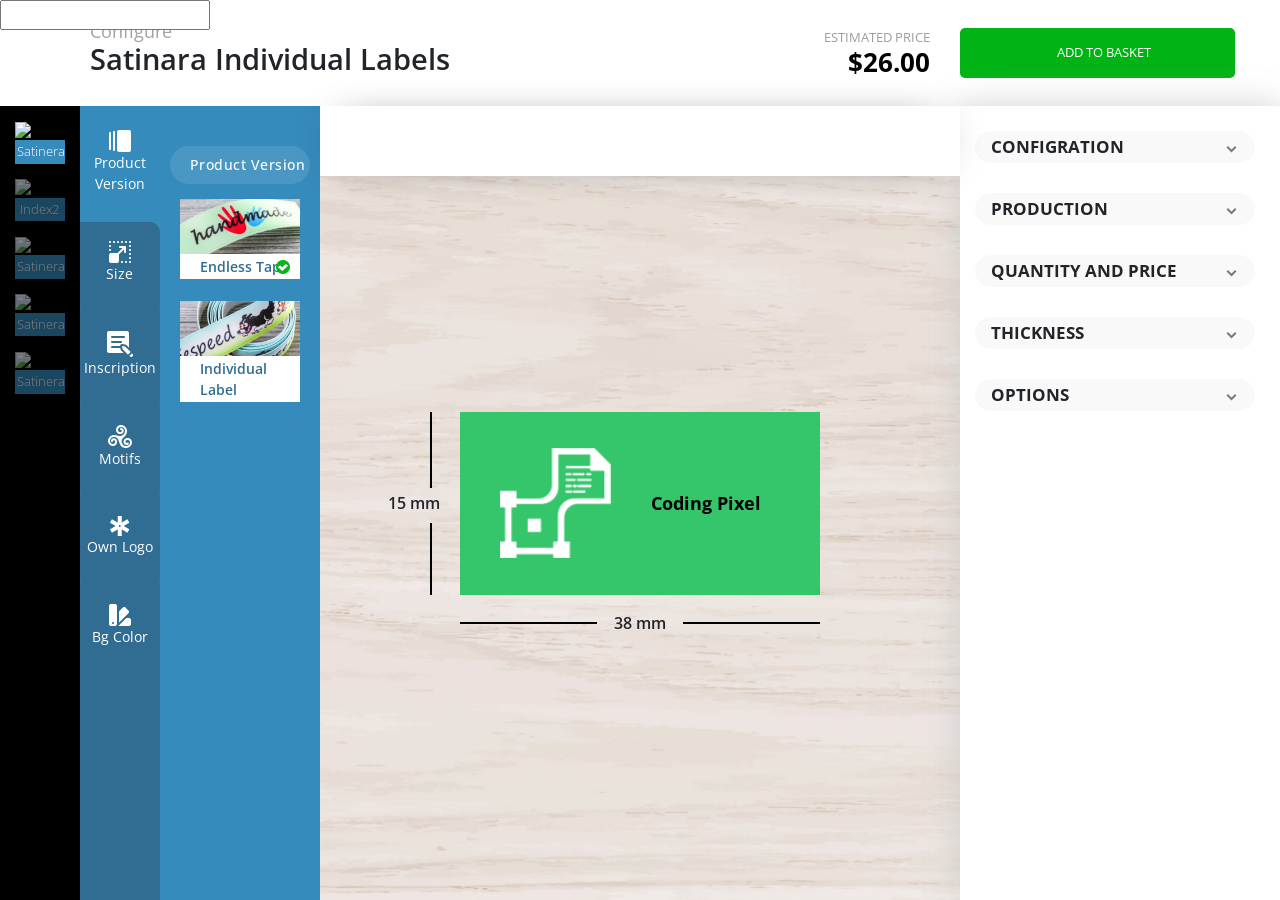
==== commit 7cd77f46: "addded the function for the changint the value and calculating the vlaue of width and passing it in " ====
--- a/index.html
+++ b/index.html
@@ -940,13 +940,13 @@
                                     4000 -  5000
                                 </a>
                             </li>
-                            <div class="center">
+                            <!-- <div class="center">
                                 <select name="sources" id="sources" class="custom-select sources" placeholder="Source Type">
                                     <option value="profile">Profile</option>
                                     <option value="word">Word</option>
                                     <option value="hashtag">Hashtag</option>
                                 </select>
-                            </div>
+                            </div> -->
                         </ul>
                     </div>
                     <div class="Thickness-container">
@@ -967,35 +967,35 @@
                         </h2>
                         <ul class="unstyled centered option_list">
                               <li>
-                                <input class="styled-checkbox" id="styled-checkbox-8" type="checkbox" value="value8">
+                                <input class="styled-checkbox" value="" id="styled-checkbox-8" type="checkbox" value="value8">
                                 <label for="styled-checkbox-8" data-value="15">Printing</label>
                               </li>
                               <li>
-                                <input class="styled-checkbox" id="styled-checkbox-1" type="checkbox" value="value1">
+                                <input class="styled-checkbox" value="" id="styled-checkbox-1" type="checkbox" value="value1">
                                 <label for="styled-checkbox-1" data-value="15">CelloPhone</label>
                               </li>
                               <li>
-                                <input class="styled-checkbox" id="styled-checkbox-2" type="checkbox" value="value2">
+                                <input class="styled-checkbox" value="" id="styled-checkbox-2" type="checkbox" value="value2">
                                 <label for="styled-checkbox-2" data-value="15">Engrave Press</label>
                               </li>
                               <li>
-                                <input class="styled-checkbox" id="styled-checkbox-3" type="checkbox" value="value3">
+                                <input class="styled-checkbox"  value="" id="styled-checkbox-3" type="checkbox" value="value3">
                                 <label for="styled-checkbox-3" data-value="15">Emboss Press</label>
                               </li>
                               <li>
-                                <input class="styled-checkbox" id="styled-checkbox-4" type="checkbox" value="value4">
+                                <input class="styled-checkbox" value="" id="styled-checkbox-4" type="checkbox" value="value4">
                                 <label for="styled-checkbox-4" data-value="30">Template</label>
                               </li>
                               <li>
-                                <input class="styled-checkbox" id="styled-checkbox-5" type="checkbox" value="value5">
+                                <input class="styled-checkbox" value="" id="styled-checkbox-5" type="checkbox" value="value5">
                                 <label for="styled-checkbox-5" data-value="15">metal hole</label>
                               </li>
                               <li>
-                                <input class="styled-checkbox" id="styled-checkbox-6" type="checkbox" value="value6">
+                                <input class="styled-checkbox" value="" id="styled-checkbox-6" type="checkbox" value="value6">
                                 <label for="styled-checkbox-6" data-value="10">cutting</label>
                               </li>
                               <li>
-                                <input class="styled-checkbox" id="styled-checkbox-7" type="checkbox" value="value7">
+                                <input class="styled-checkbox" value="" id="styled-checkbox-7" type="checkbox" value="value7">
                                 <label for="styled-checkbox-7" data-value="25">knife</label>
                               </li>
                         </ul>
@@ -1014,7 +1014,10 @@
     </div>
 </div>
 
-
+<div class="hidden_fields">
+    <input type="hidden" name="" value="0"  id="getter_data" />
+    <input type="text" name="width_value" value="" id="width_value">
+</div>
 </body>
 <script src="./assets/color/html5kellycolorpicker.min.js"></script>
 <script type="text/javascript" src="./js/awsome.js"></script>
--- a/css/style.css
+++ b/css/style.css
@@ -416,8 +416,7 @@
     background: #2d6d93;
     color: #fff;
     border-color: #2d6d93;
-    justify-content: flex-start;
-    text-indent: 13px;
+    justify-content: center;
 }
 .quatatity-and-price li:hover a {
     background: #368bbd;
@@ -441,8 +440,6 @@
     display: block;
     width: 50%;
     float: left;
-    /* height: 38px; */
-    /* border: 1px solid #cccc; */
 }
 .quatatity-and-price ul {
     display: flex;
@@ -534,7 +531,8 @@
     margin: auto;
     display: none;
 }
-.label-hading {
+.label-hading 
+{
     background: rgba(255,255,255,0.10);
     display: block;
     width: 100%;
@@ -2244,6 +2242,7 @@
 .options-container
 {
     width: 100%;
+    float: left;
     display: block;
 }
 .styled-checkbox:checked + label:before {
@@ -2308,6 +2307,20 @@
     width: 100%;
     padding: 0px 10px;
 }
+.Thickness-container {
+    width: 100%;
+    float: left;
+}
+.hidden_fields {
+    position: fixed;
+    top: 0;
+    z-index: 99999;
+    background: #fdfdfd;
+    display: block;
+    width: 20px;
+    height: 20px;
+}
+
 /*media queries starting*/
 
 @media screen and (max-width: 1240px)
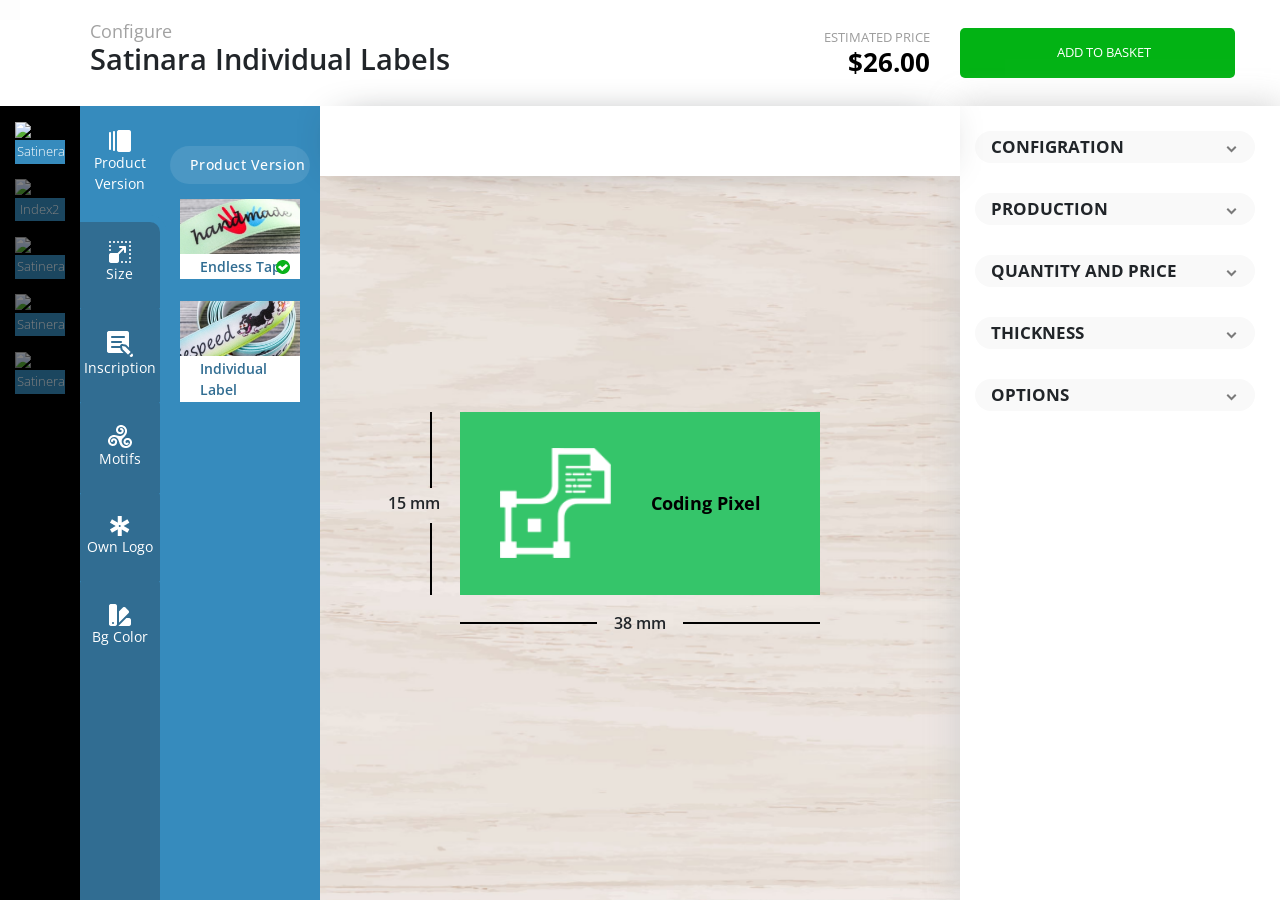
==== commit 8160131d: "leaving it for tommorow" ====
--- a/index.html
+++ b/index.html
@@ -502,12 +502,12 @@
                                                 </div>
                                                 <div class="row">
                                                     <div class="col-md-6">
-                                                        <span class="height-value-laebl height-value-laebl-default active">
+                                                        <span onclick="updateHeight(15)" class="height-value-laebl height-value-laebl-default active">
                                                             15 mm
                                                         </span>
                                                     </div>
                                                     <div class="col-md-6">
-                                                        <span class="height-value-laebl">
+                                                        <span onclick="updateHeight(35)" class="height-value-laebl">
                                                             35 mm
                                                         </span>
                                                     </div>
@@ -530,7 +530,7 @@
                                                         current label length
                                                     </span>
                                                     <span>
-                                                        <input type="number" name="" placeholder="40" id="size_input_custom" /> mm
+                                                        <input type="number" name="" placeholder="40" id="size_input_custom"/> mm
                                                     </span>
                                                     <span class="minimumlenth">
                                                         minimum length 35mm <br>
@@ -1015,9 +1015,13 @@
 </div>
 
 <div class="hidden_fields">
-    <input type="hidden" name="" value="0"  id="getter_data" />
-    <input type="text" name="width_value" value="" id="width_value">
+    <input type="hidden" name="" value="0"  id="label_height" />
+    <input type="hidden" name="" id="pieces_price">
+    <input type="hidden" name="" id="option_price" value="0">
 </div>
+    
+
+
 </body>
 <script src="./assets/color/html5kellycolorpicker.min.js"></script>
 <script type="text/javascript" src="./js/awsome.js"></script>
--- a/css/style.css
+++ b/css/style.css
@@ -2245,7 +2245,7 @@
     float: left;
     display: block;
 }
-.styled-checkbox:checked + label:before {
+/*.option_list li.active .styled-checkbox:checked + label:before {
   background: #368bbd;
 }
 .styled-checkbox:disabled + label {
@@ -2256,7 +2256,7 @@
   box-shadow: none;
   background: #ddd;
 }
-.styled-checkbox:checked + label:after {
+.option_list li.active .styled-checkbox:checked + label:after {
   content: '';
   position: absolute;
   left: 5px;
@@ -2268,6 +2268,30 @@
   -webkit-transform: rotate(45deg);
           transform: rotate(45deg);
 }
+*/
+.option_list li .styled-checkbox:checked + label:before {
+  background: #368bbd;
+}
+.styled-checkbox:disabled + label {
+  color: #b8b8b8;
+  cursor: auto;
+}
+.styled-checkbox:disabled + label:before {
+  box-shadow: none;
+  background: #ddd;
+}
+.option_list li .styled-checkbox:checked + label:after {
+  content: '';
+  position: absolute;
+  left: 5px;
+  top: 9px;
+  background: white;
+  width: 2px;
+  height: 2px;
+  box-shadow: 2px 0 0 white, 4px 0 0 white, 4px -2px 0 white, 4px -4px 0 white, 4px -6px 0 white, 4px -8px 0 white;
+  -webkit-transform: rotate(45deg);
+          transform: rotate(45deg);
+}
 
 .unstyled {
   margin: 0;
@@ -2285,6 +2309,7 @@
     user-select: none;
     text-transform: capitalize;
     font-size: 14px;
+    cursor: pointer;
 }
 
 .unstyled.centered {
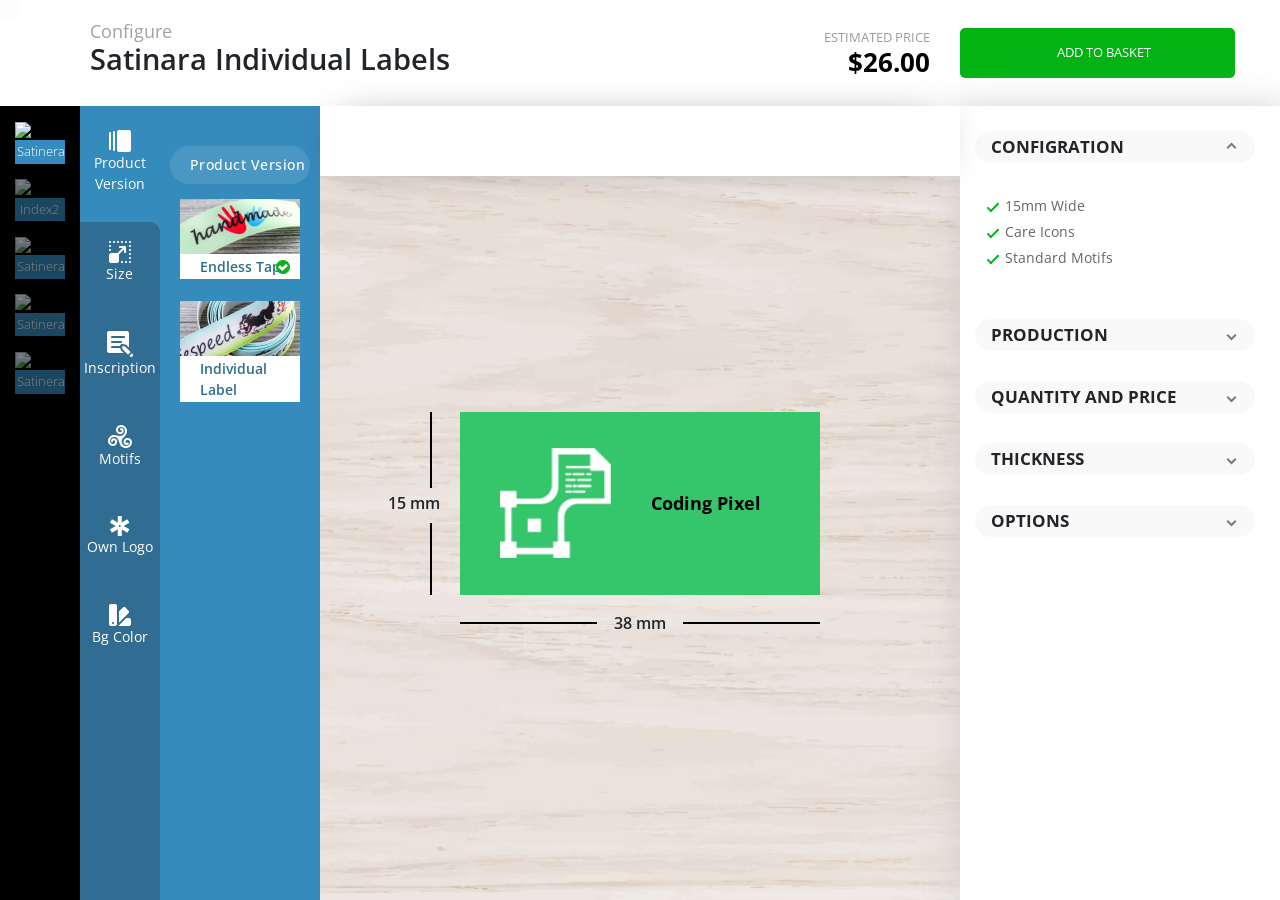
==== commit d5c7fa1c: "made the input value for the calculation of for the price of A" ====
--- a/index.html
+++ b/index.html
@@ -670,17 +670,6 @@
                                                 <span class="close-icon-mobile-active"></span>
                                             <canvas id="picker1"></canvas>
                                             <input id="color1" value="#54aedb">
-                                            <div class="row rgba_color">
-                                                <div class="col">
-                                                    <span class="r"></span>
-                                                </div>
-                                                <div class="col">
-                                                    <span class="g"></span>
-                                                </div>
-                                                <div class="col">
-                                                    <span class="b"></span>
-                                                </div>
-                                            </div>
                                            <div class="row row-color-container">
                                                 <h6 class="heading-bg-color"> select your background color</h6>
                                                <div class="col">
@@ -872,16 +861,16 @@
                     <div class="configration">
                         <h2>
                             configration
-                            <span class="dropdown-icon"></span>
+                            <span class="dropdown-icon drop_down_angle"></span>
                         </h2>
                         <ul>
                             <li class="active">
                                 15mm wide
                             </li>
-                            <li>
+                            <li class="active">
                                 care icons
                             </li>
-                            <li>
+                            <li class="active">
                                 standard motifs
                             </li>
                         </ul>
@@ -956,7 +945,8 @@
                         </h2>
                         <ul>
                             <li>
-                                <input type="number" name="" placeholder="Enter Value in mm">
+                                <input type="number" name="" placeholder="Enter Value in mm" id="thickeness" value="70">
+                                <button type="submit" class="thickness_button" id="thickeness_butt">Apply</button >
                             </li>
                         </ul>
                     </div>
@@ -1015,9 +1005,11 @@
 </div>
 
 <div class="hidden_fields">
-    <input type="hidden" name="" value="0"  id="label_height" />
-    <input type="hidden" name="" id="pieces_price">
+    <input type="hidden" name="" value="0"  id="label_height" onchange="changing_value_width()" />
+    <input type="hidden" name="" id="pieces_price" value="0">
     <input type="hidden" name="" id="option_price" value="0">
+    <input type="hidden" name="" id="paper_price_field" value="06">
+    <input type="hidden" name="" id="hangtagAPrice" value="0">
 </div>
     
 
--- a/css/style.css
+++ b/css/style.css
@@ -2345,7 +2345,33 @@
     width: 20px;
     height: 20px;
 }
-
+.configration ul
+{
+    display: block;
+}
+.thickness_button {
+    width: 100%;
+    height: 40px;
+    border: 1px solid #cccc;
+    /* text-align: left; */
+    /* text-indent: 14px; */
+    font-size: 13px;
+    font-weight: 100;
+    color: #fff;
+    border-radius: 5px;
+    position: absolute;
+    top: 0px;
+    right: 10px;
+    max-width: 60px;
+    display: flex;
+    align-items: center;
+    justify-content: center;
+    padding: 0px;
+    background: #35c56a;
+}
+.Thickness-container ul li {
+    position: relative;
+}
 /*media queries starting*/
 
 @media screen and (max-width: 1240px)
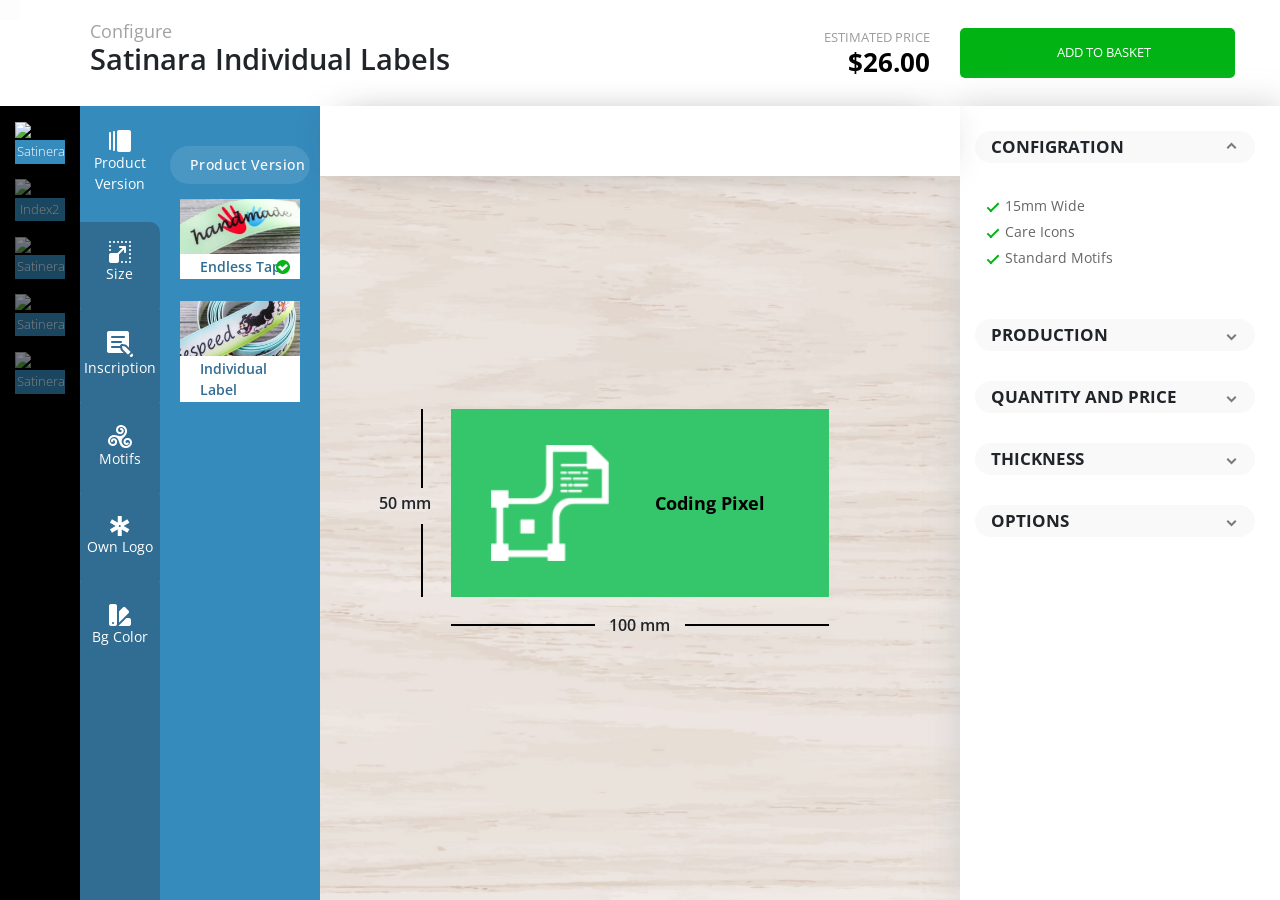
==== commit d4f0cfe4: "removing some errors" ====
--- a/index.html
+++ b/index.html
@@ -502,12 +502,12 @@
                                                 </div>
                                                 <div class="row">
                                                     <div class="col-md-6">
-                                                        <span onclick="updateHeight(15)" class="height-value-laebl height-value-laebl-default active">
+                                                        <span class="height-value-laebl height-value-laebl-default">
                                                             15 mm
                                                         </span>
                                                     </div>
                                                     <div class="col-md-6">
-                                                        <span onclick="updateHeight(35)" class="height-value-laebl">
+                                                        <span class="height-value-laebl">
                                                             35 mm
                                                         </span>
                                                     </div>
@@ -829,7 +829,7 @@
                     </div>
                     <div class="main-image-container">
                         <span class="heaight">
-                            15 mm
+                            50 mm
                         </span>
                         <div class="img">
                             <img src="./assets/icons/company.png">
@@ -849,7 +849,7 @@
                             </div>
                         </div>
                         <span class="widhth">
-                            38 mm
+                            100 mm
                         </span>
                     </div>
                 </div>
@@ -1005,7 +1005,7 @@
 </div>
 
 <div class="hidden_fields">
-    <input type="hidden" name="" value="0"  id="label_height" onchange="changing_value_width()" />
+    <input type="hidden" name="" value="35"  id="label_height" />
     <input type="hidden" name="" id="pieces_price" value="0">
     <input type="hidden" name="" id="option_price" value="0">
     <input type="hidden" name="" id="paper_price_field" value="06">
--- a/css/style.css
+++ b/css/style.css
@@ -738,8 +738,8 @@
     display: flex;
     align-items: center;
     justify-content: center;
-    width: 360px;
-    height: 183px;
+    width: 100mm;
+    height: 50mm;
     max-width: 600px;
     min-height: 110px;
 }
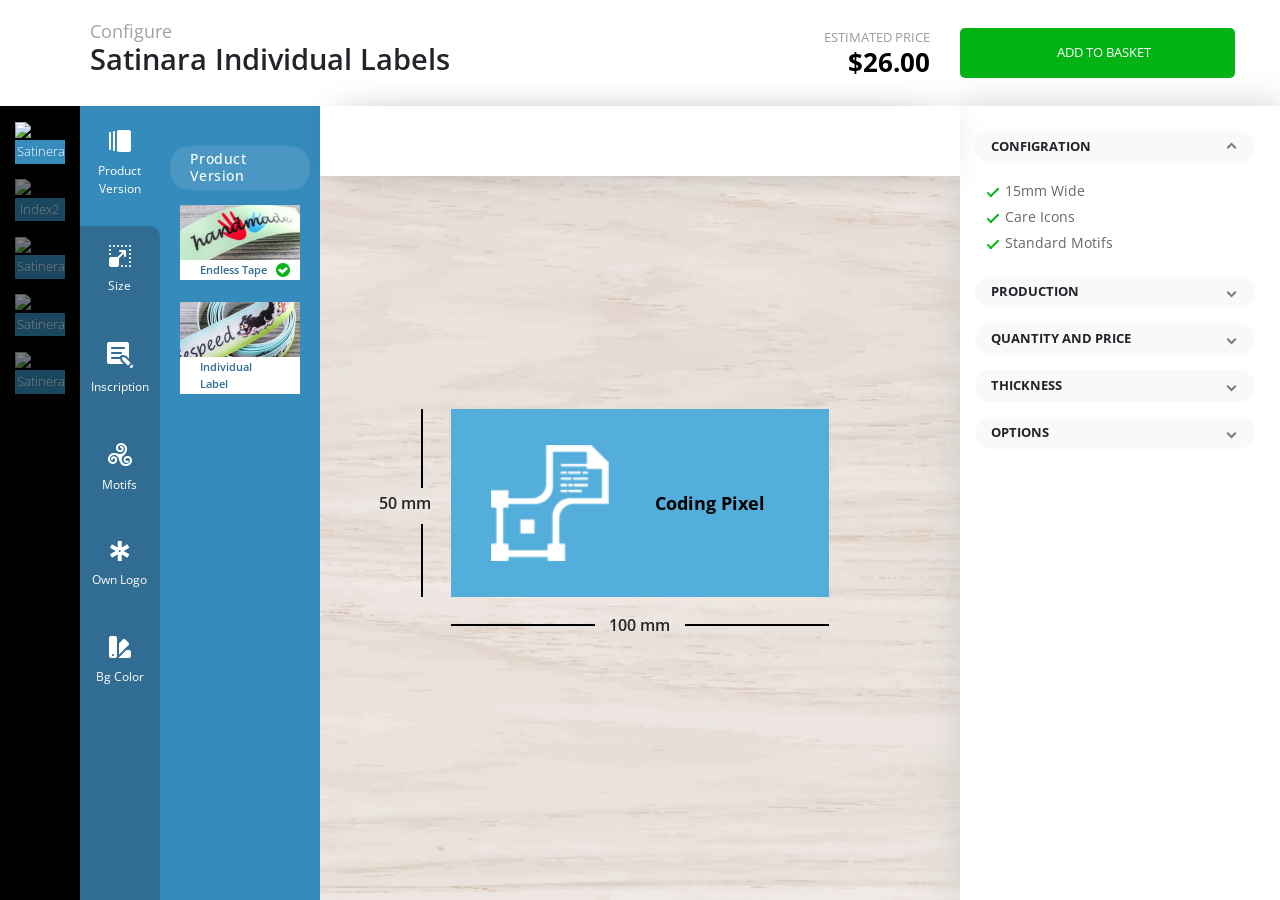
==== commit 379cd4ae: "project completed" ====
--- a/index.html
+++ b/index.html
@@ -57,7 +57,10 @@
                             <div class="popular-motifis-container-more-icon" id="popular-motifis-more-icon">
                                 <div class="row">
                                     <div class="label-hading">
-                                        <h3>Popular Motifis</h3>
+                                        <h3>
+                                            Popular Motifis
+                                            
+                                        </h3>
                                     </div>
                                     <div class="image-container-more-motifis">
                                         <img src="./assets/icons/innercol/motifis/more-icons/1.png" width="auto">
@@ -497,8 +500,9 @@
                                         <div class="sizee-container" id="size-container">
                                             <div class="label-height">
                                                 <div class="row">
-                                                    <h6 class="label-hading">label height</h6>
-                                                <span class="close-icon-mobile-active"></span>
+                                                    <h6 class="label-hading">label height
+                                                        <span class="close-icon-mobile-active"></span>
+                                                    </h6>
                                                 </div>
                                                 <div class="row">
                                                     <div class="col-md-6">
@@ -544,8 +548,8 @@
                                         <div class="inscription-tab" id="inscription">
                                             <h6 class="label-hading">
                                                 text editor
+                                                <span class="close-icon-mobile-active"></span>
                                             </h6>
-                                                <span class="close-icon-mobile-active"></span>
                                             <div class="row">
                                                 <input type="text" name="" value="Coding" class="text-coding-container">
                                                 <button><img src="./assets/icons/innercol/setting.png"></button>
@@ -572,8 +576,8 @@
                                         <div class="motifis-tab" id="motifis">
                                             <h6 class="label-hading">
                                                 select motifis
+                                                <span class="close-icon-mobile-active"></span>
                                             </h6>
-                                                <span class="close-icon-mobile-active"></span>
                                             <ul>
                                                 <li data-id="popular-motifis-more-icon">
                                                     <a href="#">
@@ -636,8 +640,8 @@
                                         <div class="logoos-tab" id="logoos">
                                             <h6 class="label-hading">
                                                 Logo
+                                                <span class="close-icon-mobile-active"></span>
                                             </h6>
-                                                <span class="close-icon-mobile-active"></span>
                                             <div class="row">
                                                 <span class="logo_preview">
                                                     logo preview
@@ -666,8 +670,8 @@
                                         <div class="colro_id-tab" id="colro_id">
                                             <h6 class="label-hading">
                                                 Background Color
+                                                <span class="close-icon-mobile-active"></span>
                                             </h6>
-                                                <span class="close-icon-mobile-active"></span>
                                             <canvas id="picker1"></canvas>
                                             <input id="color1" value="#54aedb">
                                            <div class="row row-color-container">
--- a/css/style.css
+++ b/css/style.css
@@ -588,8 +588,8 @@
 }
 .labellength .row span.minimumlenth {
     position: absolute;
-    bottom: -50px;
-    font-size: 14px;
+    bottom: -90px;
+    font-size: 13px;
     color: #fff;
     opacity: 0.4;
 }
@@ -1326,12 +1326,12 @@
     display: flex;
     align-items: center;
     padding: 6px 21px 6px 16px;
-    border-radius: 10px;
+    border-radius: 5px;
     justify-content: flex-start;
     color: #fff;
     float: right;
     position: absolute;
-    right: 0;
+    right: 20px;
     user-select: none;
     cursor: pointer;
 }
@@ -1403,8 +1403,8 @@
     content: "";
     display: block;
     width: 20px;
-    height: 20px;
-    border: 2px solid #fff;
+    height: 17px;
+    border: 3px solid #fff;
     position: absolute;
     top: 11px;
     bottom: 0px;
@@ -1428,10 +1428,10 @@
     cursor: pointer;
 }
 span.more-motifis-close-icons::after {
-    content: "";
+content: "";
     width: 20px;
-    height: 20px;
-    border: 2px solid #ffff;
+    height: 16px;
+    border: 3px solid #ffff;
     position: absolute;
     left: 11px;
     right: 0px;
@@ -2340,7 +2340,7 @@
     position: fixed;
     top: 0;
     z-index: 99999;
-    background: #fdfdfd;
+    background: transparent;
     display: block;
     width: 20px;
     height: 20px;
@@ -2374,11 +2374,70 @@
 }
 /*media queries starting*/
 
+@media screen and (max-width: 1400px)
+{
+    .label-hading
+    {
+        height: auto;
+        padding: 5px 20px;
+    }
+    .labellength span,
+    .attribute-selector ul li span
+    {
+        font-size: 11px;
+    }
+    .inner-selector-column nav .nav-link span
+    {
+        font-size: 12px;
+    }
+    .inner-selector-column nav .nav-link span
+    {
+        margin-top: 10px;
+    }
+    .right-sidebar h2
+    {
+        font-size: 13px;
+    }
+    .containing_section h2
+    {
+        margin-bottom: 15px;
+    }
+    .right-sidebar ul
+    {
+        margin-bottom: 20px;
+    }
+    .productioncontainer ul li a {
+        font-size: 13px;
+    }
+    .attribute-selector ul li span
+    {
+        padding: 2px 20px 2px 20px;
+    }
+
+}
 @media screen and (max-width: 1240px)
 {
     .main-selector-column
     {
         display: none;
+    }
+    .height-value-laebl
+    {
+        height: 27px;
+        font-size: 11px;
+    }
+    div#inscription input,
+    .text_logo_container p,
+    .text_logo_container p:first-child
+    {
+        font-size: 11px;
+    }
+    .font-family-container
+    {
+        width: 25%;
+    }
+    .color-pixker {
+        padding: 20px 20px !important;
     }
     .inner-selector-column
     {
@@ -2408,9 +2467,15 @@
         height: 20px;
     }
     span.top-position,
-    span.bottom-position
+    span.bottom-position,
+    span.right-position, span.left-position
     {
         width: 40px;
+    }
+
+    span.right-position, span.left-position
+    {
+        height: 40px;
     }
     .butt-containers
     {
@@ -2419,8 +2484,8 @@
     }
     .butotn-scontainer span
     {
-        width: 30px;
-        height: 30px;
+        width: 50px;
+        height: 50px;
     }
     .delete_button
     {
@@ -2494,11 +2559,122 @@
 
 }
 
+@media screen and (max-width: 1040px)
+{
+    .labellength .row {
+        display: block;
+        text-align: center;
+        margin: 20px 0px;
+    }
+    .labellength .row span:nth-child(2)
+    {
+        display: block;
+        text-align: center !important;
+    }
+    .label-hading,
+    .unstyled.centered li label
+    {
+        text-align: left;
+        font-size: 11px;
+    }
+    .quatatity-and-price ul li
+    {
+        width: 100%;
+    }
+    .font-size-container
+    {
+        width: 25%;
+    }
+    .label-height .row .col-md-6 {
+        max-width: 100%;
+        width: 100%;
+    }
+    .label-height .row span {
+        width: 100%;
+        display: flex;
+        flex: 0 100%;
+    }
+    .labellength .row span input {
+        margin: 20px 0px;
+    }
+    .unstyled.centered li
+    {
+        width: 100%;
+    }
+    .unstyled.centered
+    {
+        padding-left: 0px;
+    }
+    .label-height .row {
+        display: block;
+        width: 100%;
+    }
+    .main-image-container
+    {
+        width: 80mm;
+        height: 40mm;
+    }
+}
 @media screen and (max-width: 767px)
 {
     .main-row-container
     {
         display: block;
+    }
+    .unstyled.centered
+    {
+        padding-left: 20px;
+    }
+    .right-sidebar ul {
+        display: none;
+        padding: 0px 10px;
+    }
+    .attribute-selector .tab-pane {
+        padding: 20px 10px 40px;
+        height: 400px;
+        overflow: auto;
+    }
+    div#logoos h6,
+    div#motifis h6,
+    div#colro_id > h6,
+    div#inscription > h6,
+    div.prodcutc-version-container > h6,
+    div.label-height > .row > h6,
+    div.labellength > .row > h6
+    {
+        position: absolute;
+        top: 0;
+        left: 0px;
+        border-radius: 0px;
+        z-index: 99;
+        background: #316d92;
+        height: 40px;
+        display: flex;
+        align-items: center;
+    }
+    div#logoos,
+    div#colro_id,
+    div#colro_id,
+    div#inscription,
+    div#motifis,
+    div.prodcutc-version-container
+    {
+        padding: 30px 0px;
+    }
+    div.label-height > .row:nth-child(2)
+    {
+        padding-top: 30px;
+    }
+    .right-sidebar h2
+    {
+        border-radius: 0;
+        font-weight: 400;
+    }
+    .right-sidebar ul li
+    {
+        width: -moz-100%;
+        width: -o-100%;
+        width: 100%;
     }
     .custom-row .row
     {
@@ -2673,8 +2849,8 @@
     }
     span.more-motifis-close-icons
     {
-        top: 33px;
-        right: 16px;
+        top: 7px;
+        right: 7px;
     }
     div.motifis-tab ul {
         display: flex;
@@ -2687,9 +2863,12 @@
     div#motifis ul li
     {
         margin-bottom: 0px;
+        margin: 0px;
     }
     div#motifis ul li a
     {
+        flex: 0 50%;
+        margin: 0;
         margin-bottom: 7px;
     }
     .product-shapes-items li {
@@ -2746,14 +2925,40 @@
         z-index: 999;
         /*display: none;*/
         height: 52%;
-        overflow: auto;
+        overflow: hidden;
         bottom: 0px;
         padding-bottom: 20px !important;
+    }
+    .attribute-selector .tab-pane ul
+    {
+        height: 334px;
+        overflow: auto;
+        display: flex;
+        flex-wrap: wrap;
+    }
+    .popular-motifis-container-more-icon > .row > .label-hading {
+        position: absolute;
+        margin-top: 0;
+        top: 10px;
+        border-radius: 0;
+        position: absolute;
+        top: 0;
+        left: 0px;
+        border-radius: 0px;
+        /* z-index: 99; */
+        background: #316d92;
+        height: 40px;
+        display: flex;
+        align-items: center;
     }
     ul.product-version-items {
         display: flex;
         flex-wrap: wrap;
     }
+    div.popular-motifis-container-more-icon
+    {
+        padding: 20px 0px;
+    }
     .attribute-selector ul li {
         position: relative;
         flex: 0 50%;
@@ -2767,15 +2972,8 @@
     .right-sidebar ul
     {
         margin-bottom: 20px;
-        display: flex;
         flex-wrap: wrap;
         justify-content: center;
-    }
-    .right-sidebar ul li {
-        width: fit-content;
-        width: -o-fit-content;
-        width: -moz-fit-content;
-        margin: 5px;
     }
     .quatatity-and-price li.active a
     {
@@ -2795,9 +2993,9 @@
     {
         position: absolute;
         right: 32px;
-        top: 45px;
-        width: 22px;
-        height: 22px;
+        top: 20px;
+        width: auto !important;
+        height: auto;
     }
     .close-icon-mobile-active:hover {
       opacity: 1;
@@ -2806,10 +3004,16 @@
         position: absolute;
         left: 8px;
         content: ' ';
-        height: 23px;
+        height: 13px;
         width: 3px;
         background-color: #FFF;
-        top: 3px;
+        top: 0;
+        bottom: 0;
+        margin: auto;
+    }
+    .label-hading
+    {
+        position: relative;
     }
     .close-icon-mobile-active:before {
       transform: rotate(45deg);
@@ -2960,5 +3164,12 @@
     {
         background: #368bbd;
     }
-}
-
+    .right-sidebar .configration ul {
+        display: block;
+    }
+    .polpular-motifis-tab-for-more-icons h3
+    {
+        font-size: 11px;
+    }
+}
+
